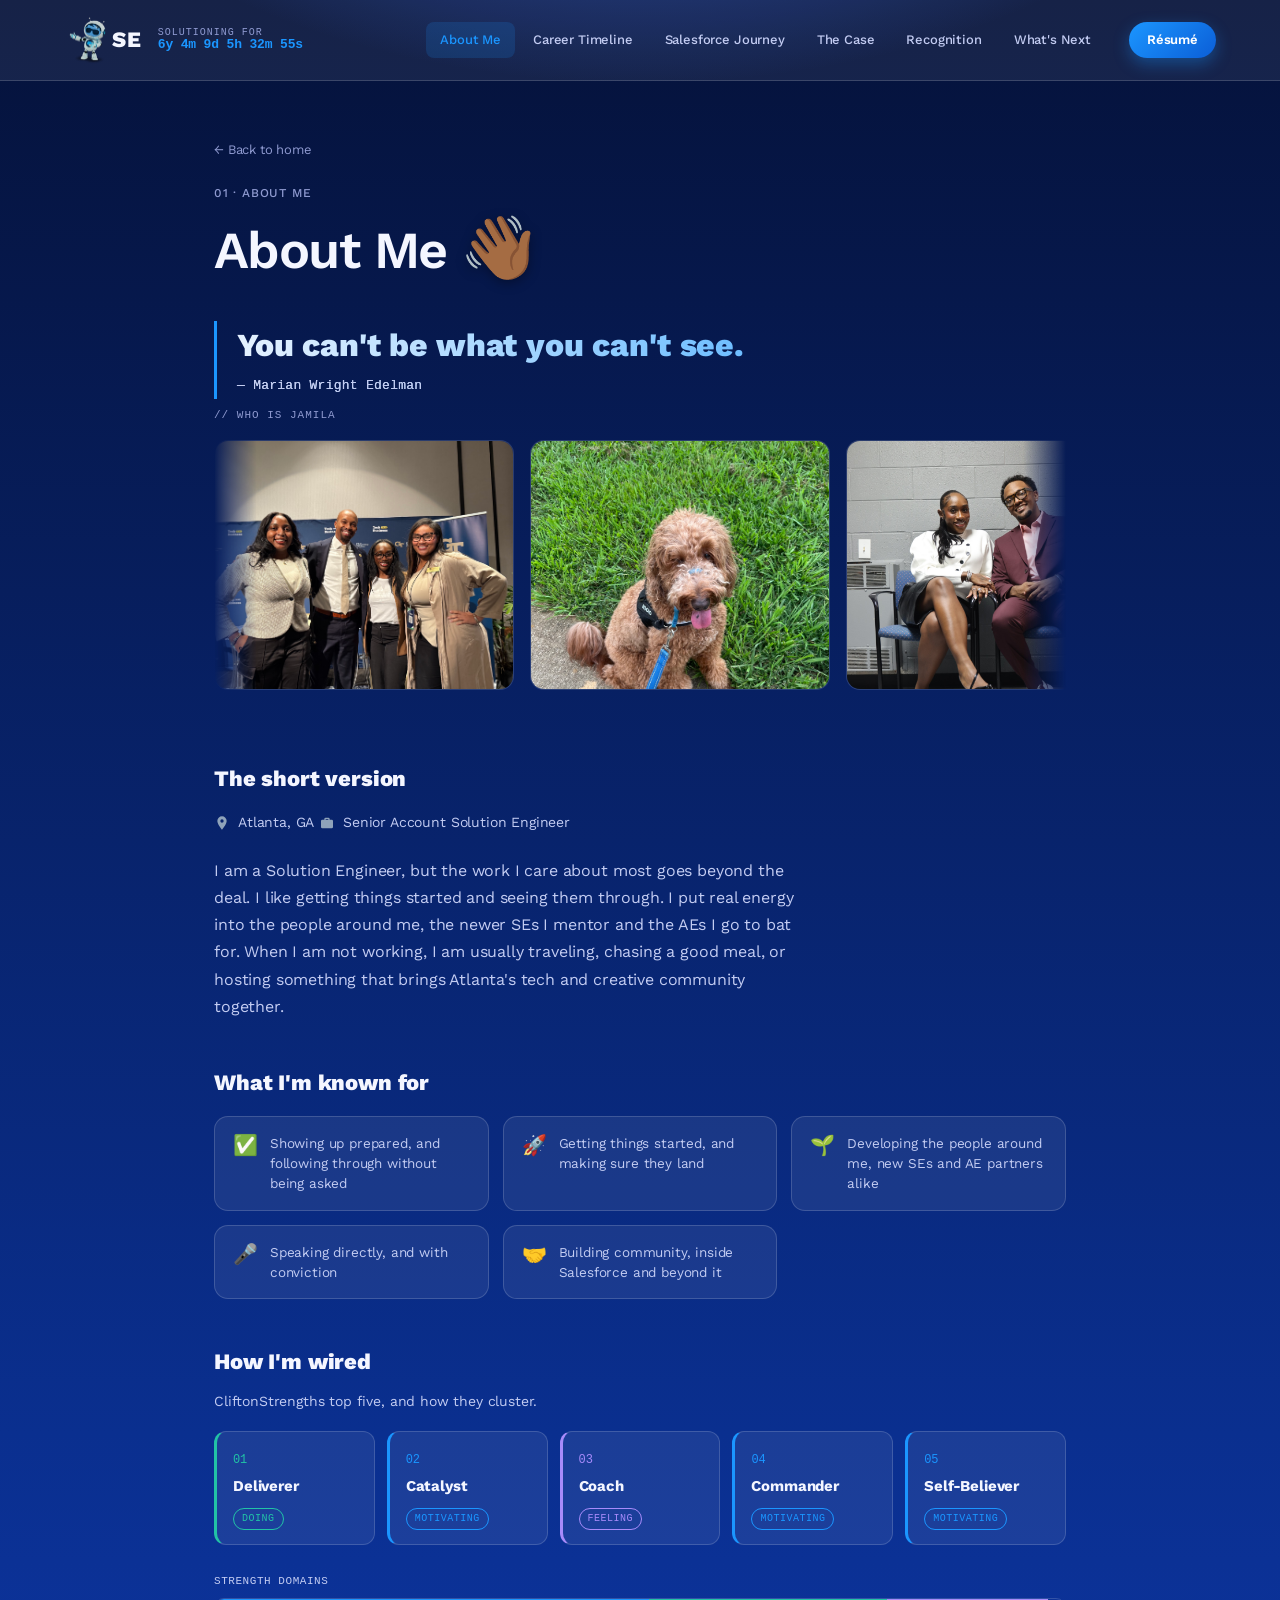
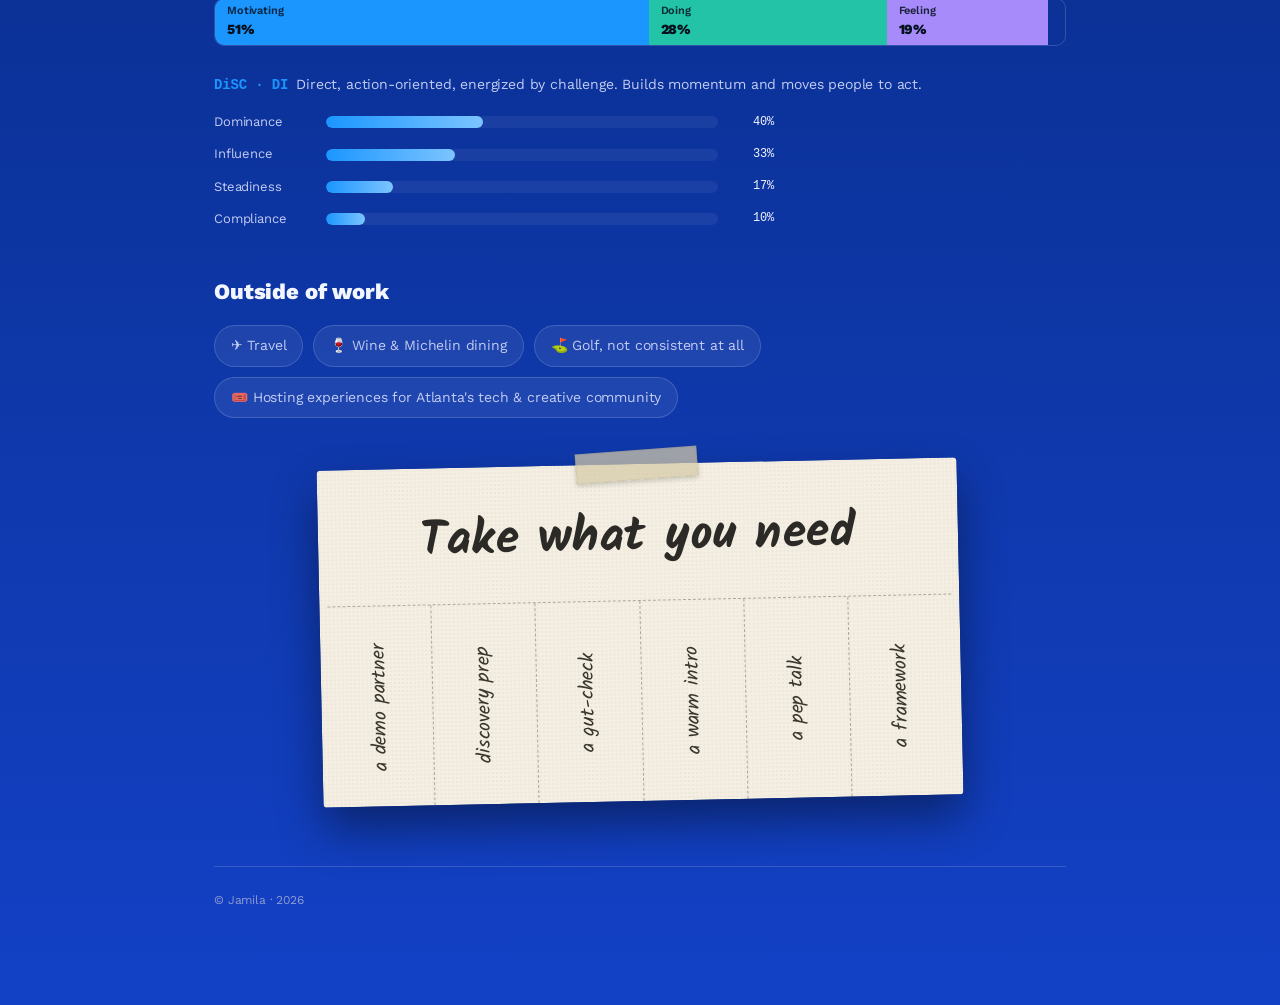
==== about.html @ 855e7ec2 "Initial commit" ====
<!DOCTYPE html>
<html lang="en">
<head>
  <meta charset="UTF-8">
  <meta name="viewport" content="width=device-width, initial-scale=1.0">
  <title>About Me · Jamila</title>

  <link rel="preconnect" href="https://rsms.me/">
  <link rel="stylesheet" href="https://rsms.me/inter/inter.css">
  <link rel="preconnect" href="https://fonts.googleapis.com">
  <link rel="preconnect" href="https://fonts.gstatic.com" crossorigin>
  <link href="https://fonts.googleapis.com/css2?family=Kalam:wght@400;700&display=swap" rel="stylesheet">
  <link rel="stylesheet" href="styles.css">
</head>
<body data-page="about">

  <div id="nav-mount" data-active="about"></div>

  <main class="main main-about">
    <a href="index.html" class="back-link">← Back to home</a>

    <header class="page-header" style="border-bottom:none; padding-bottom:0; margin-bottom:20px;">
      <div class="page-eyebrow">01 · About Me</div>
      <h1 class="page-title">About Me<span class="sec-emoji" style="animation-delay:0s">👋🏾</span></h1>
    </header>

    <blockquote class="about-mantra">You can't be what you can't see.<cite>Marian Wright Edelman</cite></blockquote>

    <!-- "Who is Jamila" photo marquee.
         Drop personal photos into the project named about-1.jpg, about-2.jpg, ... (JPG or PNG).
         Each tile stays hidden until its file exists; the row auto-scrolls and loops.
         Add or remove <figure> tiles to match how many photos you end up with. -->
    <section class="photo-strip-section about-strip">
      <div class="photo-strip-label">// WHO IS JAMILA</div>
      <div class="photo-strip">
        <div class="photo-strip-track" id="about-track"></div>
      </div>
    </section>

    <!-- THE SHORT VERSION -->
    <section class="about-block reveal">
      <h2 class="about-h2">The short version</h2>
      <div class="about-meta">
        <span class="meta-item"><svg viewBox="0 0 24 24" fill="currentColor"><path d="M12 2a7 7 0 0 0-7 7c0 5 7 13 7 13s7-8 7-13a7 7 0 0 0-7-7zm0 9.5A2.5 2.5 0 1 1 12 6.5a2.5 2.5 0 0 1 0 5z"/></svg>Atlanta, GA</span>
        <span class="meta-item"><svg viewBox="0 0 24 24" fill="currentColor"><path d="M10 4h4a2 2 0 0 1 2 2v1h3a2 2 0 0 1 2 2v9a2 2 0 0 1-2 2H5a2 2 0 0 1-2-2V9a2 2 0 0 1 2-2h3V6a2 2 0 0 1 2-2zm0 3h4V6h-4z"/></svg>Senior Account Solution Engineer</span>
      </div>
      <p class="about-lead2">I am a Solution Engineer, but the work I care about most goes beyond the deal. I like getting things started and seeing them through. I put real energy into the people around me, the newer SEs I mentor and the AEs I go to bat for. When I am not working, I am usually traveling, chasing a good meal, or hosting something that brings Atlanta's tech and creative community together.</p>
    </section>

    <!-- WHAT I'M KNOWN FOR -->
    <section class="about-block reveal">
      <h2 class="about-h2">What I'm known for</h2>
      <div class="kf-grid">
        <div class="kf-card"><span class="kf-ico">✅</span><p>Showing up prepared, and following through without being asked</p></div>
        <div class="kf-card"><span class="kf-ico">🚀</span><p>Getting things started, and making sure they land</p></div>
        <div class="kf-card"><span class="kf-ico">🌱</span><p>Developing the people around me, new SEs and AE partners alike</p></div>
        <div class="kf-card"><span class="kf-ico">🎤</span><p>Speaking directly, and with conviction</p></div>
        <div class="kf-card"><span class="kf-ico">🤝</span><p>Building community, inside Salesforce and beyond it</p></div>
      </div>
    </section>

    <!-- HOW I'M WIRED -->
    <section class="about-block reveal wired">
      <h2 class="about-h2">How I'm wired</h2>
      <p class="about-sub-line">CliftonStrengths top five, and how they cluster.</p>

      <div class="strengths">
        <div class="str dom-doing"><span class="rank">01</span><span class="sname">Deliverer</span><span class="dom">Doing</span><p class="str-desc">I finish what I start and own the follow-through.</p></div>
        <div class="str dom-motivate"><span class="rank">02</span><span class="sname">Catalyst</span><span class="dom">Motivating</span><p class="str-desc">I get things moving and build the momentum.</p></div>
        <div class="str dom-feeling"><span class="rank">03</span><span class="sname">Coach</span><span class="dom">Feeling</span><p class="str-desc">I invest in the people around me and help them grow.</p></div>
        <div class="str dom-motivate"><span class="rank">04</span><span class="sname">Commander</span><span class="dom">Motivating</span><p class="str-desc">I take charge, make the call, and say it straight.</p></div>
        <div class="str dom-motivate"><span class="rank">05</span><span class="sname">Self-Believer</span><span class="dom">Motivating</span><p class="str-desc">I trust my judgment and back myself under pressure.</p></div>
      </div>

      <div class="domain-mix">
        <div class="dm-label">Strength domains</div>
        <div class="dm-bar">
          <span class="dm-seg dom-motivate" style="--w:51%"><em>Motivating</em><b>51%</b></span>
          <span class="dm-seg dom-doing" style="--w:28%"><em>Doing</em><b>28%</b></span>
          <span class="dm-seg dom-feeling" style="--w:19%"><em>Feeling</em><b>19%</b></span>
        </div>
      </div>

      <div class="disc">
        <div class="disc-head"><span class="disc-type">DiSC · DI</span>Direct, action-oriented, energized by challenge. Builds momentum and moves people to act.</div>
        <div class="disc-meters">
          <div class="meter"><span class="m-lbl">Dominance</span><span class="m-track"><i style="--v:40%"></i></span><span class="m-val">40%</span></div>
          <div class="meter"><span class="m-lbl">Influence</span><span class="m-track"><i style="--v:33%"></i></span><span class="m-val">33%</span></div>
          <div class="meter"><span class="m-lbl">Steadiness</span><span class="m-track"><i style="--v:17%"></i></span><span class="m-val">17%</span></div>
          <div class="meter"><span class="m-lbl">Compliance</span><span class="m-track"><i style="--v:10%"></i></span><span class="m-val">10%</span></div>
        </div>
      </div>
    </section>

    <!-- OUTSIDE OF WORK -->
    <section class="about-block reveal">
      <h2 class="about-h2">Outside of work</h2>
      <div class="interests">
        <span class="chip">✈️ Travel</span>
        <span class="chip">🍷 Wine &amp; Michelin dining</span>
        <span class="chip">⛳ Golf, not consistent at all</span>
        <span class="chip">🎟️ Hosting experiences for Atlanta's tech &amp; creative community</span>
      </div>
    </section>

    <!-- TAKE WHAT YOU NEED (tear-off) -->
    <section class="about-block reveal tearoff-block">
      <div class="tearoff">
        <div class="tape" aria-hidden="true"></div>
        <div class="tearoff-title">Take what you need</div>
        <!-- Each tab opens Jamila's Slack profile (member ID U01G8M4L9NX). -->
        <div class="tearoff-tabs">
          <a class="tab" href="https://salesforce.enterprise.slack.com/team/U01G8M4L9NX" target="_blank" rel="noopener"><span class="tab-t">a demo partner</span></a>
          <a class="tab" href="https://salesforce.enterprise.slack.com/team/U01G8M4L9NX" target="_blank" rel="noopener"><span class="tab-t">discovery prep</span></a>
          <a class="tab" href="https://salesforce.enterprise.slack.com/team/U01G8M4L9NX" target="_blank" rel="noopener"><span class="tab-t">a gut-check</span></a>
          <a class="tab" href="https://salesforce.enterprise.slack.com/team/U01G8M4L9NX" target="_blank" rel="noopener"><span class="tab-t">a warm intro</span></a>
          <a class="tab" href="https://salesforce.enterprise.slack.com/team/U01G8M4L9NX" target="_blank" rel="noopener"><span class="tab-t">a pep talk</span></a>
          <a class="tab" href="https://salesforce.enterprise.slack.com/team/U01G8M4L9NX" target="_blank" rel="noopener"><span class="tab-t">a framework</span></a>
        </div>
      </div>
    </section>

    <footer class="page-footer"><span>© Jamila · 2026</span></footer>
  </main>

  <script src="nav.js"></script>
  <!-- Build the "Who is Jamila" strip from about-photos/ (portraits interleaved),
       then double it for a seamless auto-scroll loop. Reorder / trim this list to taste. -->
  <script>
    (function () {
      const PHOTOS = [
        "IMG_7042.jpeg",                                    // group · GT campus
        "IMG_0169.jpeg",                                    // dog
        "0N2A1268.JPG",                                     // couple
        "IMG_4320.jpeg",                                    // safari · giraffe
        "IMG_4491.jpg",                                     // solo · Sistas in Sales
        "87ee476d-6c65-4390-b0d3-da084c4820a8.JPG",         // group · dinner
        "IMG_2506.jpeg",                                    // dog
        "IMG_1989.jpeg",                                    // travel · ski / Olympics
        "D31B81A5-B57B-474D-91CE-996BC1744486.JPG",         // friends
        "IMG_4260.jpeg",                                    // safari · zebras
        "IMG_0023.jpg",                                     // group · pilates
        "IMG_9881.jpeg",                                    // dog
        "IMG_0851.jpg",                                     // childhood
        "Facetune_26-03-2026-13-58-17.jpeg",                // group · terrace
        "IMG_3174.jpeg",                                    // dog
        "Facetune_27-03-2026-20-32-45.jpeg",                // travel · Akagera
        "IMG_4239.jpeg",                                    // safari · impala
        "IMG_3614.jpeg",                                    // group · GT flag
        "IMG_7844.jpeg",                                    // dog
        "IMG_1924_Original.jpg",                            // couple · exhibit
        "064A4186.JPEG",                                    // fitness · boxing
        "IMG_5030.jpeg",                                    // group
        "IMG_9949.jpeg",                                    // dog
        "IMG_5886.jpeg",                                    // travel · ski
        "IMG_4322.jpeg",                                    // safari · giraffe
        "family-christmas.jpg",                             // family · holiday
        "copy_66CEC925-2694-4ED0-BFDB-2817D2AA8F89.JPEG",   // group · Scheller
        "IMG_6120.jpg",                                     // dog + person
        "Facetune_08-05-2026-16-24-00.jpeg",                // solo · Niche
        "93a68809-8ddf-49cb-90a8-fc5b43efa8ee.JPG",         // group · Rwanda
        "IMG_4349.jpeg",                                    // safari · buffalo
        "IMG_6141.jpeg",                                    // childhood
        "IMG_0806.jpeg",                                    // group · dinner
        "IMG_1753.jpeg",                                    // dog
        "IMG_2455.JPG",                                     // travel · Cabo
        "IMG_9856.jpeg",                                    // family
        "IMG_3727.jpeg"                                     // travel · Kwibuka
      ];
      const track = document.getElementById('about-track');
      if (!track) return;
      // Double the list so the -50% scroll loops seamlessly.
      PHOTOS.concat(PHOTOS).forEach(function (name) {
        const fig = document.createElement('figure');
        fig.className = 'photo-tile about-slide';
        const img = document.createElement('img');
        img.alt = '';
        img.addEventListener('load', function () { fig.classList.add('ready'); });
        img.src = 'about-photos/' + name;
        fig.appendChild(img);
        track.appendChild(fig);
      });
    })();
  </script>
  <script>
    // Reveal About sections on scroll; fill the strength/DiSC bars when "How I'm wired" enters view
    (function () {
      if (!('IntersectionObserver' in window)) return;
      document.documentElement.classList.add('js-about');
      const io = new IntersectionObserver((entries) => {
        entries.forEach(e => {
          if (!e.isIntersecting) return;
          e.target.classList.add('in');
          if (e.target.classList.contains('wired')) e.target.classList.add('animate');
          io.unobserve(e.target);
        });
      }, { rootMargin: '0px 0px -12% 0px', threshold: 0.15 });
      document.querySelectorAll('.about-block.reveal').forEach(s => io.observe(s));
    })();
  </script>
</body>
</html>
---- styles.css ----
@import url('https://fonts.googleapis.com/css2?family=Work+Sans:ital,wght@0,400;0,500;0,600;0,700;0,800;1,600;1,700;1,800&display=swap');

/* ─────────────────────────────────────────────
   Portfolio Starter · Shared Stylesheet

   👋 START HERE.
   The variables in the :root block below control
   how the ENTIRE site looks. Change them and every
   page updates. This is where Exercise 1 lives.
───────────────────────────────────────────── */

/* ═══════════════════════════════════════════════
   🎨 DESIGN TOKENS — change these to reskin the site
═══════════════════════════════════════════════ */
:root {
  /* Fonts — swap these to change the whole feel.
     Inter (loaded in the HTML) carries the big, heavy display type
     from the reference sites; the mono stack gives labels, eyebrows
     and the countdown that "// intel" terminal voice. */
  --font-display: 'Work Sans', 'Inter', system-ui, sans-serif;
  --font-body:    'Work Sans', 'Inter', system-ui, sans-serif;
  --font-mono:    ui-monospace, 'SFMono-Regular', 'JetBrains Mono', Menlo, monospace;

  /* Type scale — pushed larger so headlines read like the
     oversized PRODUCT / STORYTELLER / HEY I'M... hero type. */
  --type-display:  clamp(56px, 9vw, 128px);
  --type-headline: clamp(30px, 4.5vw, 52px);
  --type-body:     16px;
  --type-small:    13px;
  --type-label:    12px;

  /* Colors — Salesforce royal-blue gradient canvas lit from the
     top, with frosted translucent panels (Utkarsh + Akash depth,
     Salesforce hue). This is where your "vibe" lives. */
  --text-primary:   #f4f6ff;   /* main text — near-white on blue */
  --text-secondary: #c3ccf2;   /* softer text */
  --text-tertiary:  #8f9ad0;   /* eyebrows, footers, mono labels */

  /* Gradient blue background — radial glow up top over a deep-navy
     → royal-cobalt vertical wash, matching the Salesforce hero. */
  --bg-page:    radial-gradient(1200px 720px at 50% -12%, #2a5fe0 0%, rgba(42,95,224,0) 55%),
                linear-gradient(180deg, #05123a 0%, #0a2f8f 55%, #1341c6 100%);
  --bg-surface: rgba(255,255,255,0.07);   /* frosted cards & nav */
  --bg-input:   rgba(255,255,255,0.05);   /* subtle contrast */

  --border:        rgba(255,255,255,0.16);
  --border-subtle: rgba(255,255,255,0.08);

  --accent:       #1b96ff;     /* Salesforce blue — links, hover, emphasis */
  --accent-hover: rgba(27,150,255,0.16);

  /* Spacing rhythm — a touch more air, softer pill radius
     to match the rounded Salesforce buttons + nav. */
  --space-page-x: 64px;
  --space-page-y: 56px;
  --radius:       16px;
}

/* ═══════════════════════════════════════════════
   Reset & base
═══════════════════════════════════════════════ */
*, *::before, *::after { margin: 0; padding: 0; box-sizing: border-box; }

html { scroll-behavior: smooth; }

body {
  font-family: var(--font-body);
  font-size: var(--type-body);
  line-height: 1.55;
  color: var(--text-primary);
  background: var(--bg-page);
  letter-spacing: -0.01em;
  min-height: 100vh;
  animation: fadeIn 0.3s ease both;
}

@keyframes fadeIn {
  from { opacity: 0; }
  to   { opacity: 1; }
}

a { color: inherit; text-decoration: none; }

/* ═══════════════════════════════════════════════
   Top nav (injected by nav.js)
═══════════════════════════════════════════════ */
.top-nav {
  position: sticky;
  top: 0;
  z-index: 100;
  background: var(--bg-surface);
  border-bottom: 1px solid var(--border);
  backdrop-filter: blur(8px);
}

.top-nav-inner {
  display: flex;
  align-items: center;
  gap: 24px;
  padding: 0 var(--space-page-x);
  height: 56px;
}

.top-nav-logo {
  font-family: var(--font-display);
  font-size: 22px;
  font-weight: 800;
  letter-spacing: 0.04em;
  color: var(--text-primary);
}

.top-nav-tabs {
  display: flex;
  gap: 4px;
  margin-left: auto;
}

.top-nav-tab {
  padding: 8px 14px;
  border-radius: 8px;
  font-size: 13px;
  font-weight: 500;
  color: var(--text-secondary);
  transition: background 0.12s, color 0.12s;
}

.top-nav-tab:hover { color: var(--text-primary); background: var(--bg-input); }

.top-nav-tab.active { color: var(--accent); background: var(--accent-hover); }

/* ═══════════════════════════════════════════════
   Main content area
═══════════════════════════════════════════════ */
.main {
  max-width: 900px;
  margin: 0 auto;
  padding: var(--space-page-y) var(--space-page-x) 96px;
}

/* Page header */
.page-eyebrow {
  font-family: var(--font-display);
  font-size: var(--type-label);
  font-weight: 500;
  text-transform: uppercase;
  letter-spacing: 0.8px;
  color: var(--text-tertiary);
  margin-bottom: 12px;
}

.page-title {
  font-family: var(--font-display);
  font-size: var(--type-headline);
  font-weight: 600;
  letter-spacing: -0.03em;
  line-height: 1.1;
  color: var(--text-primary);
  margin-bottom: 12px;
}

.page-sub {
  font-size: 18px;
  color: var(--text-secondary);
  line-height: 1.55;
  max-width: 65ch;
}

.page-header {
  margin-bottom: 56px;
  padding-bottom: 32px;
  border-bottom: 1px solid var(--border);
}

/* Back link */
.back-link {
  display: inline-flex;
  align-items: center;
  gap: 6px;
  font-size: 13px;
  color: var(--text-tertiary);
  margin-bottom: 24px;
  transition: color 0.12s;
}
.back-link:hover { color: var(--accent); }

/* ═══════════════════════════════════════════════
   Home page — hero + link cards
═══════════════════════════════════════════════ */
.hero {
  text-align: center;
  padding: 64px 0 48px;
}

.hero-name {
  font-family: var(--font-display);
  font-size: var(--type-display);
  font-weight: 700;
  letter-spacing: -0.04em;
  line-height: 1;
  color: var(--text-primary);
  margin-bottom: 16px;
}

.hero-tagline {
  font-size: 20px;
  color: var(--text-secondary);
  max-width: 55ch;
  margin: 0 auto;
  line-height: 1.5;
}

.card-grid {
  display: grid;
  grid-template-columns: repeat(3, 1fr);
  gap: 16px;
  margin-top: 48px;
}

.link-card {
  display: flex;
  flex-direction: column;
  gap: 8px;
  padding: 24px;
  background: var(--bg-surface);
  border: 1px solid var(--border);
  border-radius: var(--radius);
  transition: transform 0.15s ease, box-shadow 0.15s ease, border-color 0.15s ease;
}

.link-card:hover {
  transform: translateY(-2px);
  border-color: var(--accent);
  box-shadow: 0 8px 20px rgba(0,0,0,0.04);
}

.link-card-num {
  font-family: var(--font-mono);
  font-size: 12px;
  color: var(--text-tertiary);
}

.link-card-title {
  font-size: 18px;
  font-weight: 600;
  color: var(--text-primary);
}

.link-card-desc {
  font-size: 14px;
  color: var(--text-secondary);
  line-height: 1.5;
}

/* ═══════════════════════════════════════════════
   Content sections (used on inner pages)
═══════════════════════════════════════════════ */
.section {
  margin-bottom: 48px;
}

.section-title {
  font-family: var(--font-display);
  font-size: 12px;
  font-weight: 500;
  text-transform: uppercase;
  letter-spacing: 0.6px;
  color: var(--text-tertiary);
  margin-bottom: 16px;
}

.prose p {
  font-size: 16px;
  line-height: 1.7;
  color: var(--text-secondary);
  margin-bottom: 16px;
  max-width: 65ch;
}

.prose p:last-child { margin-bottom: 0; }

.prose strong { color: var(--text-primary); font-weight: 600; }

.prose a { color: var(--accent); text-decoration: underline; text-underline-offset: 3px; }

/* Simple project/item cards for work page */
.item {
  padding: 24px;
  background: var(--bg-surface);
  border: 1px solid var(--border);
  border-radius: var(--radius);
  margin-bottom: 12px;
}

.item-title {
  font-size: 17px;
  font-weight: 600;
  margin-bottom: 8px;
  color: var(--text-primary);
}

.item-desc {
  font-size: 14px;
  color: var(--text-secondary);
  line-height: 1.6;
}

/* Page footer */
.page-footer {
  margin-top: 64px;
  padding-top: 24px;
  border-top: 1px solid var(--border);
  font-size: 12px;
  color: var(--text-tertiary);
}

/* ═══════════════════════════════════════════════
   Nav countdown + Résumé pill  (Utkarsh reference)
═══════════════════════════════════════════════ */
.top-nav-inner { height: 80px; }

.top-nav-logo { display: inline-flex; align-items: center; gap: 2px; }
.top-nav-mark { display: inline-flex; align-items: center; margin-right: -2px; } /* pulls SE in past the PNG's transparent padding */
.top-nav-mark svg { display: block; width: 48px; height: 48px; }
.top-nav-icon { width: 48px; height: 48px; object-fit: contain; display: block; } /* swapped-in agent image */

.nav-countdown {
  display: flex;
  flex-direction: column;
  line-height: 1.15;
  margin-left: -8px;
}
.nav-countdown-label {
  font-family: var(--font-mono);
  font-size: 10px;
  text-transform: uppercase;
  letter-spacing: 1px;
  color: var(--text-tertiary);
}
.nav-countdown-time {
  font-family: var(--font-mono);
  font-size: 13px;
  font-weight: 600;
  color: var(--accent);
  font-variant-numeric: tabular-nums;
}

.nav-resume {
  padding: 8px 18px;
  border-radius: 999px;
  background: linear-gradient(135deg, #1b96ff, #0b5ed7);
  color: #fff;
  font-size: 13px;
  font-weight: 600;
  box-shadow: 0 6px 16px rgba(27,150,255,0.35);
  transition: transform 0.12s ease, box-shadow 0.12s ease;
}
.nav-resume:hover { transform: translateY(-1px); box-shadow: 0 8px 22px rgba(27,150,255,0.5); }

/* ═══════════════════════════════════════════════
   Home sticker stage  (Akash reference)
═══════════════════════════════════════════════ */
.main-home { max-width: 1180px; padding-top: 24px; }

.sticker-stage {
  position: relative;
  min-height: 62vh;
  margin: 8px 0 72px;
  display: flex;
  align-items: center;
  justify-content: center;
}

.sticker-hint {
  position: absolute;
  top: 0; left: 0;
  font-family: var(--font-mono);
  font-size: 11px;
  letter-spacing: 1px;
  color: var(--accent);
}

.hero-shout {
  font-family: 'Inter', system-ui, sans-serif;   /* keep the original hero look */
  font-weight: 800;
  font-style: italic;
  font-size: clamp(52px, 12vw, 150px);
  letter-spacing: -0.04em;
  line-height: 1.02;
  text-align: center;
  color: var(--text-primary);
  position: relative;
  z-index: 1;
  text-shadow: 3px 3px 0 var(--accent), 6px 6px 0 rgba(0,0,0,0.35);
}
.hero-shout-name { display: block; white-space: nowrap; }

.hero-quote {
  position: absolute;
  top: 4%;
  left: 50%;
  transform: translateX(-50%);
  max-width: 360px;
  z-index: 6;
  text-align: center;
  font-family: var(--font-mono);
  font-size: 12px;
  line-height: 1.5;
  color: var(--text-secondary);
  background: var(--bg-surface);
  border: 1px solid var(--border);
  border-radius: 12px;
  padding: 14px 18px;
  backdrop-filter: blur(6px);
}
.hero-quote::after {
  content: "";
  position: absolute;
  bottom: -8px; left: 50%;
  transform: translateX(-50%);
  border: 8px solid transparent;
  border-top-color: var(--bg-surface);
  border-bottom: 0;
}

.scroll-hint {
  position: absolute;
  bottom: 0; left: 50%;
  transform: translateX(-50%);
  font-family: var(--font-mono);
  font-size: 11px;
  letter-spacing: 1px;
  color: var(--text-tertiary);
  text-align: center;
}
.scroll-hint span { display: block; margin-top: 4px; animation: bob 1.6s ease-in-out infinite; }
@keyframes bob { 0%,100% { transform: translateY(0); } 50% { transform: translateY(5px); } }

.sticker {
  position: absolute;
  z-index: 5;
  transform: rotate(var(--rot, 0deg));
  font-family: var(--font-mono);
  font-size: 12px;
  font-weight: 700;
  letter-spacing: 0.5px;
  padding: 10px 16px;
  border-radius: 8px;
  cursor: grab;
  user-select: none;
  white-space: nowrap;
  touch-action: none;
  box-shadow: 0 6px 16px rgba(0,0,0,0.3);
  transition: box-shadow 0.15s ease;
}
.sticker.dragging {
  cursor: grabbing;
  transform: rotate(0deg) scale(1.05);
  box-shadow: 0 14px 30px rgba(0,0,0,0.45);
}
.sticker-solid   { background: #ffffff; color: #0a1a3f; border: 2px solid #0a1a3f; }
.sticker-accent  { background: var(--accent); color: #04173a; border: 2px solid #ffffff; }
.sticker-outline { background: rgba(255,255,255,0.04); color: var(--text-primary); border: 2px dashed var(--border); backdrop-filter: blur(4px); }

/* Fixed, paper-clipped photo-card in the hero (yellow pop offset) */
.hero-photo {
  position: fixed;              /* stays tacked to the nav while scrolling */
  top: 116px;                   /* clip hangs onto the nav bar's bottom edge */
  right: var(--space-page-x);   /* lines up under the Résumé button at any width */
  z-index: 101;                 /* above the sticky nav so the clip shows on the bar */
  width: 252px;
  padding: 9px;
  background: #ffffff;
  border: 2px solid #0a1a3f;
  border-radius: 6px;
  transform: rotate(var(--rot, -6deg));
  box-shadow: 7px 7px 0 #ffcf33, 0 12px 26px rgba(0,0,0,0.45);
}
.hero-photo img,
.hero-photo .hero-photo-ph {
  display: block;
  width: 100%;
  height: 262px;
  border-radius: 3px;
  object-fit: cover;
  object-position: center 20%;
}
.hero-photo .hero-photo-ph {
  display: none;
  align-items: center;
  justify-content: center;
  background: linear-gradient(135deg, #1b96ff, #0b3d91);
  color: #fff;
  font-family: var(--font-mono);
  font-size: 12px;
  letter-spacing: 0.5px;
}
.hero-photo.is-empty img { display: none; }
.hero-photo.is-empty .hero-photo-ph { display: flex; }
.hero-photo-clip {
  position: absolute;
  top: -46px;
  left: 50%;
  z-index: 6;
  transform: translateX(-50%);
  filter: drop-shadow(0 3px 3px rgba(0,0,0,0.4));
}

/* ═══════════════════════════════════════════════
   Product / capability band  (Salesforce reference)
═══════════════════════════════════════════════ */
.product-band { margin: 0 0 56px; }

.product-row {
  display: grid;
  grid-template-columns: repeat(5, 1fr);
  gap: 14px;
  margin-bottom: 28px;
}
.product-card {
  background: var(--bg-surface);
  border: 1px solid var(--border);
  border-radius: var(--radius);
  padding: 20px;
  backdrop-filter: blur(6px);
  transition: transform 0.15s ease, border-color 0.15s ease;
}
.product-card:hover { transform: translateY(-3px); border-color: var(--accent); }
.product-ico  { font-size: 22px; color: var(--accent); margin-bottom: 12px; }
.product-name { font-size: 17px; font-weight: 600; margin-bottom: 6px; color: var(--text-primary); }
.product-desc { font-size: 13px; color: var(--text-secondary); line-height: 1.5; }

.product-lede {
  text-align: center;
  max-width: 62ch;
  margin: 0 auto 24px;
  font-size: 18px;
  line-height: 1.55;
  color: var(--text-secondary);
}
.product-lede strong { color: var(--text-primary); font-weight: 600; }

.product-cta { display: flex; gap: 12px; justify-content: center; }
.btn-primary {
  padding: 12px 22px;
  border-radius: 999px;
  background: linear-gradient(135deg, #1b96ff, #0b5ed7);
  color: #fff;
  font-weight: 600;
  font-size: 14px;
  box-shadow: 0 6px 16px rgba(27,150,255,0.3);
  transition: transform 0.12s ease, box-shadow 0.12s ease;
}
.btn-primary:hover { transform: translateY(-1px); box-shadow: 0 8px 22px rgba(27,150,255,0.45); }
.btn-ghost {
  padding: 12px 22px;
  border-radius: 999px;
  background: var(--bg-surface);
  border: 1px solid var(--border);
  color: var(--text-primary);
  font-weight: 600;
  font-size: 14px;
  transition: border-color 0.12s ease, color 0.12s ease;
}
.btn-ghost:hover { border-color: var(--accent); color: var(--accent); }

/* ═══════════════════════════════════════════════
   Photo carousel  (Salesforce reference)
═══════════════════════════════════════════════ */
.carousel { position: relative; display: flex; align-items: center; gap: 12px; margin-bottom: 48px; }

.carousel-track {
  display: flex;
  gap: 16px;
  overflow-x: auto;
  scroll-snap-type: x mandatory;
  padding: 4px;
  scrollbar-width: none;
}
.carousel-track::-webkit-scrollbar { display: none; }

.slide {
  flex: 0 0 300px;
  height: 210px;
  border-radius: var(--radius);
  scroll-snap-align: start;
  display: flex;
  align-items: flex-end;
  padding: 14px;
  border: 1px solid var(--border-subtle);
}
.slide figcaption {
  font-family: var(--font-mono);
  font-size: 12px;
  color: #fff;
  background: rgba(0,0,0,0.35);
  padding: 4px 9px;
  border-radius: 6px;
}
.slide-a { background: linear-gradient(135deg, #1b96ff, #0b3d91); }
.slide-b { background: linear-gradient(135deg, #5b3df0, #0a2f8f); }
.slide-c { background: linear-gradient(135deg, #0ea5e9, #1341c6); }

.carousel-btn {
  flex: 0 0 auto;
  width: 40px; height: 40px;
  border-radius: 999px;
  background: var(--bg-surface);
  border: 1px solid var(--border);
  color: var(--text-primary);
  font-size: 20px;
  cursor: pointer;
  display: grid;
  place-items: center;
  transition: border-color 0.12s ease, color 0.12s ease;
}
.carousel-btn:hover { border-color: var(--accent); color: var(--accent); }

/* ═══════════════════════════════════════════════
   Home work-photos marquee (auto-scrolling)
═══════════════════════════════════════════════ */
.photo-strip-section { margin: 8px 0 72px; }
.photo-strip-label {
  font-family: var(--font-mono);
  font-size: 11px;
  letter-spacing: 1px;
  color: var(--text-tertiary);
  margin-bottom: 16px;
}
.photo-strip {
  position: relative;
  overflow: hidden;
  /* fade the left/right edges so photos glide in and out */
  -webkit-mask-image: linear-gradient(90deg, transparent, #000 5%, #000 95%, transparent);
          mask-image: linear-gradient(90deg, transparent, #000 5%, #000 95%, transparent);
}
.photo-strip-track {
  display: flex;
  width: max-content;
  animation: photoScroll 48s linear infinite;
}
.photo-strip:hover .photo-strip-track { animation-play-state: paused; }
@keyframes photoScroll {
  from { transform: translateX(0); }
  to   { transform: translateX(-50%); }   /* one full copy; track is duplicated in JS */
}
@media (prefers-reduced-motion: reduce) {
  .photo-strip-track { animation: none; }
}
.photo-tile {
  flex: 0 0 auto;
  width: 300px;
  height: 200px;
  margin-right: 16px;              /* trailing gap owned by the tile → seamless loop */
  border-radius: 14px;
  overflow: hidden;
  position: relative;
  border: 1px solid var(--border-subtle);
  background: var(--bg-surface);
}
.photo-tile img { width: 100%; height: 100%; object-fit: cover; display: block; }
.photo-tile figcaption {
  position: absolute;
  left: 10px; bottom: 10px;
  font-family: var(--font-mono);
  font-size: 11px;
  color: #fff;
  background: rgba(0,0,0,0.4);
  padding: 4px 8px;
  border-radius: 6px;
}
.photo-tile.ph-a { background: linear-gradient(135deg, #1b96ff, #0b3d91); }
.photo-tile.ph-b { background: linear-gradient(135deg, #5b3df0, #0a2f8f); }
.photo-tile.ph-c { background: linear-gradient(135deg, #0ea5e9, #1341c6); }

/* ═══════════════════════════════════════════════
   Career Timeline — mountain climb
═══════════════════════════════════════════════ */
.main-climb { max-width: 1160px; }

.climb {
  position: relative;
  margin: 8px 0 48px;
  aspect-ratio: 1200 / 560;      /* keeps the overlay %s aligned to the SVG */
  border-radius: 16px;
  overflow: hidden;
  box-shadow: 0 14px 40px rgba(0,0,0,0.35);
}
.climb-range { width: 100%; height: 100%; display: block; }

/* Company logos floating on poles above each peak */
.climb-logo {
  position: absolute;
  transform: translate(-50%, -50%);   /* width set inline per logo (% of panel) */
  filter: drop-shadow(0 3px 7px rgba(0,0,0,0.22));
  pointer-events: none;
  z-index: 3;
}

/* Peak hover targets — reveal the role only on hover */
.climb-peak {
  position: absolute;
  transform: translate(-50%, -50%);
  width: 150px; height: 130px;
  z-index: 4;
}
.climb-role {
  position: absolute;
  top: 60%; left: 50%;
  transform: translate(-50%, 8px);
  white-space: nowrap;
  background: #ffffff;
  color: #0a1a3f;
  border-radius: 10px;
  padding: 7px 13px;
  font-family: var(--font-display);
  font-weight: 700;
  font-size: 13px;
  text-align: center;
  box-shadow: 0 6px 18px rgba(0,0,0,0.28);
  opacity: 0;
  pointer-events: none;
  transition: opacity 0.15s ease, transform 0.15s ease;
}
.climb-role em {
  display: block;
  font-style: normal;
  font-family: var(--font-mono);
  font-weight: 500;
  font-size: 10px;
  color: #5b6472;
}
.climb-peak:hover .climb-role { opacity: 1; transform: translate(-50%, 0); }

/* Interactive climbing trail + peak nodes */
.trail-glow { stroke-dasharray: 4000; stroke-dashoffset: 4000; transition: stroke-dashoffset 0.08s linear; }
.climb-node { fill: #ffffff; stroke: #1b96ff; stroke-width: 3; transition: r 0.15s ease; }
.climb-node.lit { r: 8; filter: drop-shadow(0 0 6px #3ea0ff); }

/* MBA — overhead sun (concurrent, not a peak) */
.climb-school {
  position: absolute;
  right: 2.5%; top: 3%;
  display: flex;
  flex-direction: column;
  align-items: flex-end;
  text-align: right;
  gap: 6px;
  z-index: 10;          /* sits above every other climb element */
}
.climb-sun {
  width: 56px; height: 56px;
  border-radius: 50%;
  display: grid; place-items: center;
  font-size: 26px;
  background: radial-gradient(circle at 50% 40%, #ffe07a, #ffb020);
  box-shadow: 0 0 26px 7px rgba(255,197,60,0.55);
  flex: 0 0 auto;
}
.climb-school-label { line-height: 1.25; }
.climb-school-label strong { display: block; font-size: 14px; color: #0a1a3f; }
.climb-school-label span { display: block; font-size: 11px; font-family: var(--font-mono); color: #5b6472; }

/* Stacked list — mobile fallback for the climb (hidden on desktop) */
.climb-list { display: none; list-style: none; margin: 8px 0 40px; }
.climb-list li {
  display: flex;
  align-items: center;
  gap: 14px;
  padding: 12px 0;
  border-bottom: 1px solid var(--border-subtle);
}
.climb-list li:last-child { border-bottom: 0; }
.climb-list-badge {
  width: 46px; height: 46px;
  border-radius: 50%;
  background: #ffffff;
  border: 2px solid #0a1a3f;
  display: grid; place-items: center;
  flex: 0 0 auto;
  overflow: hidden;
  font-size: 22px;
}
.climb-list-badge img { width: 100%; height: 100%; object-fit: contain; padding: 7px; }
.climb-list-badge svg { display: block; }
.climb-list-txt { font-family: var(--font-display); font-weight: 800; font-size: 12px; color: #0a1a3f; }
.climb-list li strong { display: block; font-size: 15px; color: var(--text-primary); }
.climb-list li span { font-size: 12px; font-family: var(--font-mono); color: var(--text-secondary); }
.climb-list .is-summit .climb-list-badge { border-color: #ffcf33; box-shadow: 0 0 0 3px rgba(255,207,51,0.25); }
.climb-list .is-school .climb-list-badge {
  background: radial-gradient(circle at 50% 40%, #ffe07a, #ffb020);
  border: none;
  box-shadow: 0 0 18px 3px rgba(255,197,60,0.4);
}

/* ═══════════════════════════════════════════════
   Salesforce Journey — orbit / constellation
═══════════════════════════════════════════════ */
.main-journey { max-width: 1160px; }
.journey {
  display: grid;
  grid-template-columns: 280px 1fr;
  gap: 44px;
  align-items: center;
  margin: 8px 0 56px;
}
.journey-mission {
  background: linear-gradient(135deg, #0b2f8f, #10163a);
  border: 1px solid var(--border);
  border-radius: 14px;
  padding: 16px 18px;
  font-size: 15px;
  line-height: 1.5;
  color: var(--text-primary);
  margin-bottom: 24px;
}
.value { margin-bottom: 16px; }
.value h4 { font-size: 14px; font-weight: 700; color: var(--text-primary); margin-bottom: 4px; }
.value p { font-size: 12.5px; color: var(--text-secondary); line-height: 1.5; }

.orbit {
  position: relative;
  aspect-ratio: 1 / 1;
  max-width: 580px;
  width: 100%;
  margin: 0 auto;
}
.orbit-ring {
  position: absolute; inset: 12%;
  border: 1px dashed var(--border);
  border-radius: 50%;
}
.orbit-ring::after {
  content: ""; position: absolute; inset: 15%;
  border: 1px solid var(--border-subtle);
  border-radius: 50%;
}
.orbit-dot {
  position: absolute;
  width: 11px; height: 11px;
  border-radius: 50%;
  background: var(--accent);
  box-shadow: 0 0 0 4px rgba(27,150,255,0.18);
  transform: translate(-50%, -50%);
  z-index: 1;
}
.orbit-cat {
  position: absolute;
  font-family: var(--font-display);
  font-weight: 800;
  font-size: clamp(13px, 1.7vw, 20px);
  letter-spacing: 1px;
  text-transform: uppercase;
  color: rgba(255,255,255,0.13);
  pointer-events: none;
}
.orbit-cat.tl { left: 0;  top: 3%; }
.orbit-cat.tr { right: 0; top: 3%; }
.orbit-cat.bl { left: 0;  bottom: 3%; }
.orbit-cat.br { right: 0; bottom: 3%; }

.orbit-photo {
  position: absolute; left: 50%; top: 50%;
  transform: translate(-50%, -50%);
  width: 33%; aspect-ratio: 1 / 1;
  border-radius: 50%;
  object-fit: cover;
  border: 3px solid rgba(255,255,255,0.18);
  box-shadow: 0 0 0 8px rgba(27,150,255,0.10), 0 12px 30px rgba(0,0,0,0.45);
  z-index: 2;
}
.orbit-center-label {
  position: absolute; left: 50%; top: 70%;
  transform: translate(-50%, -50%);
  z-index: 3;
  background: var(--accent);
  color: #04173a;
  font-family: var(--font-display);
  font-weight: 700;
  font-size: 12px;
  letter-spacing: 0.5px;
  padding: 5px 13px;
  border-radius: 999px;
  white-space: nowrap;
}
.orbit-node {
  position: absolute;
  transform: translate(-50%, -50%);
  background: var(--bg-surface);
  border: 1px solid var(--border);
  border-radius: 11px;
  padding: 5px 10px;
  text-align: center;
  line-height: 1.2;
  white-space: nowrap;
  backdrop-filter: blur(6px);
  box-shadow: 0 4px 12px rgba(0,0,0,0.3);
  z-index: 2;
}
.orbit-node strong {
  display: block;
  font-family: var(--font-display);
  font-weight: 700;
  font-size: 11.5px;
  color: var(--text-primary);
}
.orbit-node .sub {
  display: block;
  font-family: var(--font-mono);
  font-size: 9px;
  color: var(--text-tertiary);
  margin-top: 1px;
}
/* Anchor each label outward from its dot so the dot stays visible */
.orbit-node.t  { transform: translate(-50%, calc(-100% - 9px)); }
.orbit-node.b  { transform: translate(-50%, 9px); }
.orbit-node.l  { transform: translate(calc(-100% - 9px), -50%); }
.orbit-node.r  { transform: translate(9px, -50%); }
.orbit-node.tl { transform: translate(calc(-100% - 4px), calc(-100% - 4px)); }
.orbit-node.tr { transform: translate(4px, calc(-100% - 4px)); }
.orbit-node.bl { transform: translate(calc(-100% - 4px), 4px); }
.orbit-node.br { transform: translate(4px, 4px); }
.orbit-node.is-anchor {
  border-color: var(--accent);
  box-shadow: 0 0 0 3px rgba(27,150,255,0.18), 0 4px 12px rgba(0,0,0,0.35);
}

@media (max-width: 860px) {
  .journey { grid-template-columns: 1fr; gap: 28px; }
  .orbit { max-width: 460px; }
}

/* ═══════════════════════════════════════════════
   The Case — multi-section scroll page
═══════════════════════════════════════════════ */
.main-case { max-width: 1000px; }

.case-subnav {
  position: sticky;
  top: 80px;                       /* parks just under the main nav */
  z-index: 90;
  display: flex;
  flex-wrap: wrap;
  gap: 8px;
  padding: 12px 0;
  margin-bottom: 8px;
  background: rgba(7,10,26,0.75);
  backdrop-filter: blur(8px);
  border-bottom: 1px solid var(--border-subtle);
}
.case-chip {
  font-family: var(--font-mono);
  font-size: 12px;
  color: var(--text-secondary);
  padding: 7px 14px;
  border-radius: 999px;
  border: 1px solid var(--border);
  background: var(--bg-surface);
  transition: color .12s, background .12s, border-color .12s;
}
.case-chip:hover { color: var(--text-primary); border-color: var(--accent); }
.case-chip.active { color: #04173a; background: var(--accent); border-color: var(--accent); }

.case-section { scroll-margin-top: 150px; padding: 44px 0; border-top: 1px solid var(--border-subtle); }
.case-section:first-of-type { border-top: 0; padding-top: 24px; }
.sec-label {
  font-family: var(--font-mono); font-size: 12px; letter-spacing: 1px;
  text-transform: uppercase; color: var(--accent); margin-bottom: 12px;
}
.case-section h2 {
  font-family: var(--font-display); font-weight: 800; letter-spacing: -0.02em;
  font-size: clamp(26px, 3.5vw, 40px); color: var(--text-primary); margin-bottom: 22px;
}

.case-thesis { font-size: 20px; line-height: 1.55; color: var(--text-secondary); max-width: 62ch; }
.case-thesis strong { color: var(--text-primary); }
.case-quote {
  margin-top: 26px;
  font-family: var(--font-display); font-weight: 700; font-style: italic;
  font-size: clamp(20px, 2.6vw, 30px); line-height: 1.3; color: var(--text-primary);
  border-left: 3px solid var(--accent); padding-left: 18px; max-width: 24ch;
}
.case-quote cite {
  display: block;
  margin-top: 8px;
  font-family: var(--font-mono);
  font-style: normal;
  font-weight: 500;
  font-size: 13px;
  color: var(--text-tertiary);
}

.metric-row { display: grid; grid-template-columns: repeat(4, 1fr); gap: 14px; margin-bottom: 28px; }
.metric-card { background: var(--bg-surface); border: 1px solid var(--border); border-radius: var(--radius); padding: 20px; }
.metric-card .num { font-family: var(--font-display); font-weight: 800; font-size: clamp(20px, 2.2vw, 30px); line-height: 1; color: var(--accent); font-variant-numeric: tabular-nums; }
.metric-card .lbl { font-family: var(--font-mono); font-size: 12px; color: var(--text-secondary); margin-top: 8px; }

.deal-list { list-style: none; display: grid; gap: 8px; margin-bottom: 28px; }
.deal-list li { display: flex; justify-content: space-between; gap: 12px; background: var(--bg-surface); border: 1px solid var(--border); border-radius: 10px; padding: 12px 16px; font-size: 14px; color: var(--text-secondary); }
.deal-list .val { color: var(--accent); font-family: var(--font-mono); white-space: nowrap; }

.logo-wall { display: grid; grid-template-columns: repeat(6, 1fr); gap: 12px; }
.logo-wall .logo-ph { aspect-ratio: 3 / 2; border: 1px dashed var(--border); border-radius: 10px; display: grid; place-items: center; text-align: center; padding: 8px; font-family: var(--font-mono); font-size: 11px; line-height: 1.25; color: var(--text-secondary); background: var(--bg-input); overflow: hidden; }
.logo-wall .logo-ph img { display: none; max-width: 100%; max-height: 100%; object-fit: contain; }  /* auto-shows when the file exists */
.logo-wall .logo-ph .name { display: block; }
.logo-more { margin-top: 12px; font-family: var(--font-mono); font-size: 12px; color: var(--text-tertiary); }

/* metric groups (one card per stat, grouped by FY) */
.metric-group { margin-bottom: 22px; }
.metric-group-head { display: flex; align-items: baseline; flex-wrap: wrap; gap: 10px; margin-bottom: 10px; }
.metric-group-head .fy { font-family: var(--font-display); font-weight: 700; font-size: 15px; color: var(--text-primary); }
.metric-group-head .ramp { font-family: var(--font-mono); font-size: 11px; color: var(--text-tertiary); }
.metric-cards { display: grid; grid-template-columns: repeat(3, 1fr); gap: 14px; }
.metric-group.total .metric-card { border-color: rgba(27,150,255,0.5); background: rgba(27,150,255,0.08); }

/* subsection heading */
.case-subhead { font-family: var(--font-display); font-weight: 700; font-size: 16px; color: var(--text-primary); margin: 30px 0 12px; }

/* deal planks */
.deal-planks { display: grid; gap: 12px; }
.deal-plank { background: var(--bg-surface); border: 1px solid var(--border); border-radius: 12px; padding: 15px 18px; display: grid; gap: 9px; }
.deal-plank .top { display: flex; justify-content: space-between; align-items: baseline; gap: 12px; }
.deal-plank .acct { font-family: var(--font-display); font-weight: 700; font-size: 16px; color: var(--text-primary); }
.deal-plank .acv { font-family: var(--font-mono); font-size: 15px; color: var(--accent); white-space: nowrap; }
.deal-plank .desc { font-size: 14px; color: var(--text-secondary); line-height: 1.45; }
.deal-plank .tags { display: flex; flex-wrap: wrap; gap: 6px; align-items: center; }
.deal-plank .tag { font-family: var(--font-mono); font-size: 10px; text-transform: uppercase; letter-spacing: .5px; color: var(--text-secondary); background: var(--bg-input); border: 1px solid var(--border-subtle); border-radius: 999px; padding: 3px 9px; }
.deal-plank .flag { font-family: var(--font-mono); font-size: 10px; text-transform: uppercase; letter-spacing: .5px; font-weight: 700; color: #04173a; background: var(--accent); border-radius: 999px; padding: 3px 9px; }
.deal-plank .deal-callout { font-family: var(--font-mono); font-size: 11px; line-height: 1.4; color: var(--accent); border-top: 1px solid var(--border-subtle); padding-top: 8px; }

.lead-cols { display: grid; grid-template-columns: repeat(3, 1fr); gap: 22px; margin-bottom: 22px; }
.lead-col h4 { font-size: 14px; font-weight: 700; color: var(--text-primary); margin-bottom: 10px; }
.lead-col ul { list-style: none; display: grid; gap: 9px; }
.lead-col li { font-size: 13px; line-height: 1.45; color: var(--text-secondary); padding-left: 15px; position: relative; }
.lead-col li::before { content: "▸"; position: absolute; left: 0; color: var(--accent); }
.lead-photos { display: grid; grid-template-columns: repeat(3, 1fr); gap: 12px; }
.lead-photos .ph { aspect-ratio: 4 / 3; border-radius: 10px; background: linear-gradient(135deg, #1b96ff, #0b3d91); display: grid; place-items: end start; padding: 10px; font-family: var(--font-mono); font-size: 11px; color: #fff; }
.lead-photos .ph-real { aspect-ratio: 4 / 3; border-radius: 10px; overflow: hidden; border: 1px solid var(--border-subtle); }
.lead-photos .ph-real img { width: 100%; height: 100%; object-fit: cover; display: block; }
/* Swap tile: hold a placeholder until the image file exists, then show it */
.lead-photos .ph-swap img { display: none; }
.lead-photos .ph-wait {
  width: 100%; height: 100%;
  display: grid; place-items: center; gap: 4px;
  padding: 16px; text-align: center;
  font-family: var(--font-mono); font-size: 12px; line-height: 1.5;
  color: var(--text-secondary);
  background: linear-gradient(160deg, #0e2a4d, #0a1c33);
}
.lead-photos .ph-wait span { font-size: 10px; color: var(--accent); }

/* Bouncy sticker icon next to each section title */
.sec-emoji {
  display: inline-block;
  font-size: 1.15em;
  margin-left: 14px;
  transform-origin: center bottom;
  animation: sec-bob 2.6s ease-in-out infinite;
  filter: drop-shadow(0 3px 6px rgba(0,0,0,0.35));
  cursor: default;
}
.sec-emoji:hover { animation: sec-pop 0.55s ease; }
@keyframes sec-bob {
  0%, 100% { transform: translateY(0) rotate(-3deg); }
  50%      { transform: translateY(-6px) rotate(3deg); }
}
@keyframes sec-pop {
  0%   { transform: scale(1) rotate(0); }
  40%  { transform: scale(1.35) rotate(9deg); }
  100% { transform: scale(1) rotate(0); }
}
@media (prefers-reduced-motion: reduce) {
  .sec-emoji { animation: none; }
}

/* Assets Created: a stylized preview of the real AE/SE Resources Hub canvas */
.lead-photos .ph-canvas { background: linear-gradient(160deg, #0e2a4d, #0a1c33); }
.canvas-card { width: 100%; height: 100%; display: flex; flex-direction: column; text-align: left; }
.canvas-card .cc-bar { display: flex; align-items: center; gap: 5px; padding: 7px 10px; background: rgba(255,255,255,0.05); border-bottom: 1px solid var(--border-subtle); flex: 0 0 auto; }
.canvas-card .cc-bar i { width: 7px; height: 7px; border-radius: 50%; background: rgba(255,255,255,0.28); }
.canvas-card .cc-bar span { margin-left: 6px; font-family: var(--font-mono); font-size: 9px; letter-spacing: 0.05em; text-transform: uppercase; color: var(--text-secondary); }
.canvas-card .cc-body { padding: 9px 12px; display: flex; flex-direction: column; gap: 2px; overflow: hidden; }
.canvas-card .cc-title { font-family: var(--font-display); font-weight: 800; font-size: 13px; line-height: 1.2; color: var(--text-primary); }
.canvas-card .cc-meta { font-size: 9.5px; color: var(--text-muted, #8fa3ba); margin-bottom: 5px; }
.canvas-card ul { list-style: none; display: grid; gap: 3px; margin: 0; padding: 0; }
.canvas-card li { font-size: 10.5px; line-height: 1.3; color: var(--text-secondary); padding-left: 11px; position: relative; white-space: nowrap; overflow: hidden; text-overflow: ellipsis; }
.canvas-card li::before { content: ""; position: absolute; left: 0; top: 5px; width: 5px; height: 5px; border-radius: 1px; background: var(--accent); }

.plan-table { width: 100%; border-collapse: separate; border-spacing: 0; border: 1px solid var(--border); border-radius: 12px; overflow: hidden; }
.plan-table th, .plan-table td { padding: 14px 16px; text-align: left; vertical-align: top; font-size: 13px; border-bottom: 1px solid var(--border-subtle); border-right: 1px solid var(--border-subtle); }
.plan-table th { background: var(--bg-input); color: var(--text-primary); font-family: var(--font-display); font-weight: 700; }
.plan-table td { color: var(--text-secondary); line-height: 1.5; }
.plan-table .rowhead { font-weight: 700; color: var(--text-primary); background: rgba(255,255,255,0.03); }
.plan-table tr:last-child td { border-bottom: 0; }
.plan-table th:last-child, .plan-table td:last-child { border-right: 0; }

/* 30/60/90 phase columns (Victoria-style: header + solid icon + bullets) */
.plan-phases { display: grid; grid-template-columns: repeat(3, 1fr); border: 1px solid var(--border); border-radius: 12px; overflow: hidden; }
.plan-phase { padding: 22px 20px; border-right: 1px solid var(--border-subtle); }
.plan-phase:last-child { border-right: 0; }
.plan-day { font-family: var(--font-mono); font-size: 11px; letter-spacing: 0.08em; text-transform: uppercase; color: var(--accent); }
.plan-name { font-family: var(--font-display); font-weight: 800; font-size: 20px; line-height: 1.1; color: var(--text-primary); margin-top: 3px; }
.plan-icon { margin: 15px 0 17px; }
.plan-icon svg { width: 34px; height: 34px; color: var(--accent); display: block; }
.plan-phase ul { list-style: none; display: grid; gap: 11px; margin: 0; padding: 0; }
.plan-phase li { font-size: 13px; line-height: 1.5; color: var(--text-secondary); padding-left: 16px; position: relative; }
.plan-phase li::before { content: ""; position: absolute; left: 0; top: 7px; width: 6px; height: 6px; border-radius: 50%; background: var(--accent); }

/* Recognition: masonry wall of shoutout screenshots */
.main-recognition { max-width: 1080px; }
.shout-intro { color: var(--text-secondary); font-size: 15px; line-height: 1.6; max-width: 60ch; margin-bottom: 26px; }
.shout-wall { column-count: 3; column-gap: 16px; }
.shout-card {
  break-inside: avoid;
  margin: 0 0 16px;
  background: var(--bg-surface);
  border: 1px solid var(--border);
  border-radius: 14px;
  padding: 20px 22px;
  box-shadow: 0 8px 22px rgba(0,0,0,0.18);
}
.shout-tag { font-family: var(--font-mono); font-size: 11px; letter-spacing: 0.04em; text-transform: uppercase; color: var(--accent); margin-bottom: 10px; }
.shout-card blockquote { margin: 0 0 12px; font-size: 15px; line-height: 1.55; color: var(--text-primary); }
.shout-foot { display: flex; align-items: center; justify-content: space-between; gap: 10px; margin-top: 4px; }
.shout-card cite { font-style: normal; font-family: var(--font-mono); font-size: 12px; color: var(--text-secondary); }
.shout-card cite::before { content: "— "; }
.shout-src { font-family: var(--font-mono); font-size: 11px; color: var(--accent); text-decoration: none; white-space: nowrap; opacity: 0.85; }
.shout-src:hover { opacity: 1; text-decoration: underline; }
@media (max-width: 900px) { .shout-wall { column-count: 2; } }
@media (max-width: 560px) { .shout-wall { column-count: 1; } }

/* Spheres of Influence: concentric rings + detail cards */
.main-spheres { max-width: 1080px; }
.spheres-intro { color: var(--text-secondary); font-size: 15px; line-height: 1.6; max-width: 60ch; margin-bottom: 28px; }
.spheres-stage { position: relative; width: 100%; max-width: 460px; aspect-ratio: 1; margin: 0 auto 40px; }
.spheres-stage .ring {
  position: absolute; top: 50%; left: 50%; transform: translate(-50%, -50%);
  border-radius: 50%; border: 1px solid rgba(27,150,255,0.35);
}
.spheres-stage .ring.r4 { width: 100%; height: 100%; background: rgba(27,150,255,0.04); }
.spheres-stage .ring.r3 { width: 78%;  height: 78%;  background: rgba(27,150,255,0.07); }
.spheres-stage .ring.r2 { width: 56%;  height: 56%;  background: rgba(27,150,255,0.10); }
.spheres-stage .ring.r1 { width: 34%;  height: 34%;  background: rgba(27,150,255,0.15); }
.spheres-stage .ring-label {
  position: absolute; top: -9px; left: 50%; transform: translateX(-50%);
  font-family: var(--font-mono); font-size: 11px; letter-spacing: 0.04em;
  color: var(--accent); white-space: nowrap;
  background: var(--bg-page, #0a1c33); padding: 0 8px;
}
.spheres-stage .sphere-core {
  position: absolute; top: 50%; left: 50%; transform: translate(-50%, -50%);
  width: 18%; height: 18%; border-radius: 50%; overflow: hidden;
  border: 2px solid var(--accent); box-shadow: 0 0 0 4px rgba(27,150,255,0.18);
}
.spheres-stage .sphere-core img { width: 100%; height: 100%; object-fit: cover; display: block; }

.sphere-cols { display: grid; grid-template-columns: repeat(4, 1fr); gap: 16px; }
.sphere-card { background: var(--bg-surface); border: 1px solid var(--border); border-radius: 14px; padding: 18px 18px 20px; }
.sphere-card h4 { display: flex; align-items: center; gap: 8px; font-size: 14px; font-weight: 700; color: var(--text-primary); margin-bottom: 12px; }
.sphere-dot { width: 10px; height: 10px; border-radius: 50%; flex: 0 0 auto; }
.sphere-dot.d1 { background: rgba(27,150,255,0.85); }
.sphere-dot.d2 { background: rgba(27,150,255,0.65); }
.sphere-dot.d3 { background: rgba(27,150,255,0.45); }
.sphere-dot.d4 { background: rgba(27,150,255,0.30); }
.sphere-card ul { list-style: none; display: grid; gap: 9px; margin: 0; padding: 0; }
.sphere-card li { font-size: 13px; line-height: 1.5; color: var(--text-secondary); padding-left: 15px; position: relative; }
.sphere-card li::before { content: "▸"; position: absolute; left: 0; color: var(--accent); }
@media (max-width: 900px) { .sphere-cols { grid-template-columns: 1fr 1fr; } }
@media (max-width: 520px) { .sphere-cols { grid-template-columns: 1fr; } }

/* Résumé page */
.main-resume { max-width: 900px; }
.resume-role { font-family: var(--font-mono); font-size: 14px; letter-spacing: 0.02em; color: var(--accent); margin-top: 5px; }
.resume-meta { display: flex; flex-wrap: wrap; gap: 8px 24px; margin: 16px 0 12px; }
.meta-item { display: inline-flex; align-items: center; gap: 8px; font-size: 14px; color: var(--text-secondary); }
.meta-item svg { width: 16px; height: 16px; color: var(--text-muted, #8fa3ba); flex: 0 0 auto; }
.resume-pills { display: flex; flex-wrap: wrap; gap: 8px; }
.pill { padding: 6px 14px; border-radius: 999px; border: 1px solid var(--border); background: var(--bg-surface); font-size: 12.5px; line-height: 1.2; color: var(--text-secondary); }
.pill.cert { border-color: rgba(27,150,255,0.5); background: rgba(27,150,255,0.08); color: var(--text-primary); }
.resume-actions { display: flex; gap: 12px; margin: 18px 0 12px; flex-wrap: wrap; }
.resume-btn { font-family: var(--font-mono); font-size: 13px; font-weight: 600; padding: 10px 18px; border-radius: 999px; text-decoration: none; background: var(--accent); color: #04121f; border: 1px solid var(--accent); }
.resume-btn:hover { filter: brightness(1.08); }
.resume-btn.ghost { background: transparent; color: var(--accent); }
.resume-btn.ghost:hover { background: rgba(27,150,255,0.10); }
.resume-contact { display: flex; flex-wrap: wrap; gap: 8px 20px; margin-bottom: 32px; }
.resume-contact a { display: inline-flex; align-items: center; gap: 8px; font-size: 13px; color: var(--text-secondary); text-decoration: none; }
.resume-contact a:hover { color: var(--accent); }
.resume-contact svg { width: 15px; height: 15px; color: var(--text-muted, #8fa3ba); flex: 0 0 auto; }

.resume-section { margin-bottom: 36px; }
.resume-h2 { font-family: var(--font-display); font-size: 20px; font-weight: 800; color: var(--text-primary); margin-bottom: 20px; padding-bottom: 8px; border-bottom: 1px solid var(--border-subtle); }
.resume-sub { font-family: var(--font-mono); font-size: 12px; text-transform: uppercase; letter-spacing: 0.05em; color: var(--accent); margin: 18px 0 10px; }
.resume-sub:first-of-type { margin-top: 0; }

.xp { display: flex; gap: 16px; padding-bottom: 22px; margin-bottom: 22px; border-bottom: 1px solid var(--border-subtle); }
.xp:last-child { border-bottom: 0; margin-bottom: 0; padding-bottom: 0; }
.xp-logo { flex: 0 0 44px; width: 44px; height: 44px; border-radius: 10px; background: #fff; display: grid; place-items: center; padding: 7px; border: 1px solid var(--border); }
.xp-logo img { max-width: 100%; max-height: 100%; object-fit: contain; }
.xp-body { flex: 1; min-width: 0; }
.xp-head { display: flex; justify-content: space-between; gap: 12px; flex-wrap: wrap; margin-bottom: 10px; }
.xp-role { display: block; font-weight: 700; font-size: 15px; color: var(--text-primary); }
.xp-co { font-size: 13px; color: var(--accent); }
.xp-meta { display: flex; flex-direction: column; gap: 2px; text-align: right; font-family: var(--font-mono); font-size: 12px; color: var(--text-secondary); white-space: nowrap; }
.xp-body ul { list-style: none; display: grid; gap: 8px; margin: 0; padding: 0; }
.xp-body li { font-size: 13.5px; line-height: 1.55; color: var(--text-secondary); padding-left: 16px; position: relative; }
.xp-body li::before { content: ""; position: absolute; left: 0; top: 8px; width: 5px; height: 5px; border-radius: 50%; background: var(--accent); }
.xp-link { display: inline-block; margin-top: 10px; font-family: var(--font-mono); font-size: 11px; color: var(--accent); text-decoration: none; }
.xp-link:hover { text-decoration: underline; }

.edu { display: flex; gap: 14px; margin-bottom: 18px; }
.edu:last-child { margin-bottom: 0; }
.edu-icon svg { width: 22px; height: 22px; color: var(--accent); }
.edu-school { font-weight: 700; font-size: 14.5px; color: var(--text-primary); }
.edu-note { font-weight: 400; font-size: 12.5px; color: var(--text-muted, #8fa3ba); }
.edu-degree { font-size: 13.5px; color: var(--text-secondary); margin-top: 3px; }
.edu-meta { font-family: var(--font-mono); font-size: 12px; color: var(--text-muted, #8fa3ba); margin-top: 4px; }

@media (max-width: 600px) {
  .xp-head { flex-direction: column; gap: 4px; }
  .xp-meta { text-align: left; flex-direction: row; gap: 12px; }
}

/* What's Next page */
.main-next { max-width: 900px; }
.next-intro { color: var(--text-secondary); font-size: 15px; line-height: 1.6; max-width: 62ch; margin-bottom: 30px; }
.next-section { margin-bottom: 40px; }
.next-h2 { font-family: var(--font-display); font-size: 20px; font-weight: 800; color: var(--text-primary); margin-bottom: 18px; padding-bottom: 8px; border-bottom: 1px solid var(--border-subtle); }
.next-lead { font-size: clamp(18px, 2.2vw, 23px); line-height: 1.5; color: var(--text-primary); border-left: 3px solid var(--accent); padding-left: 18px; margin-bottom: 22px; }
.next-cards { display: grid; grid-template-columns: repeat(3, 1fr); gap: 16px; }
.next-card { background: var(--bg-surface); border: 1px solid var(--border); border-radius: 14px; padding: 18px 18px 20px; }
.next-card h4 { font-size: 14px; font-weight: 700; color: var(--text-primary); margin-bottom: 8px; }
.next-card p { font-size: 13.5px; line-height: 1.55; color: var(--text-secondary); }
.next-sub-line { font-size: 14px; color: var(--text-secondary); margin-bottom: 16px; }
.next-note { font-size: 12.5px; font-style: italic; color: var(--text-muted, #8fa3ba); margin-top: 14px; }

/* On the Horizon: timeline */
.horizon { display: grid; grid-template-columns: repeat(3, 1fr); gap: 24px; position: relative; }
.horizon::before { content: ""; position: absolute; top: 9px; left: 6px; right: 6px; height: 2px; background: linear-gradient(90deg, var(--accent), rgba(27,150,255,0.15)); }
.horizon-step { position: relative; padding-top: 34px; }
.horizon-node { position: absolute; top: 2px; left: 0; width: 16px; height: 16px; border-radius: 50%; background: var(--accent); box-shadow: 0 0 0 4px rgba(27,150,255,0.18); }
.horizon-when { font-family: var(--font-mono); font-size: 11px; text-transform: uppercase; letter-spacing: 0.05em; color: var(--accent); margin-bottom: 6px; }
.horizon-step h4 { font-size: 15px; font-weight: 700; color: var(--text-primary); margin-bottom: 6px; }
.horizon-step p { font-size: 13.5px; line-height: 1.55; color: var(--text-secondary); }

/* Speaking & community: icon cards */
.goal-cards { display: grid; grid-template-columns: 1fr 1fr; gap: 14px; }
.goal-card { display: flex; gap: 14px; align-items: flex-start; background: var(--bg-surface); border: 1px solid var(--border); border-radius: 14px; padding: 18px; }
.goal-icon { flex: 0 0 auto; width: 36px; height: 36px; border-radius: 10px; display: grid; place-items: center; background: rgba(27,150,255,0.10); border: 1px solid rgba(27,150,255,0.28); }
.goal-icon svg { width: 18px; height: 18px; color: var(--accent); }
.goal-card p { font-size: 13.5px; line-height: 1.5; color: var(--text-secondary); margin: 0; }

/* Floating Salesforce characters on the POV section */
.pov-section { position: relative; }
.pov-section .next-lead { max-width: 640px; }
.pov-char { position: absolute; height: auto; opacity: 0; pointer-events: none; z-index: 2; transition: opacity 0.3s ease; filter: drop-shadow(0 6px 10px rgba(0,0,0,0.35)); }
.pov-char.ready { opacity: 1; }
.pov-char.c1 { top: 6px; right: 10px; width: 80px; animation: pov-float 3.2s ease-in-out infinite; }
.pov-char.c2 { top: 116px; right: 54px; width: 62px; animation: pov-float 3.8s ease-in-out infinite; animation-delay: -1.3s; }
@keyframes pov-float { 0%, 100% { transform: translateY(0) rotate(-4deg); } 50% { transform: translateY(-12px) rotate(4deg); } }
@media (max-width: 820px) { .pov-char { display: none; } .pov-section .next-lead { max-width: none; } }
@media (prefers-reduced-motion: reduce) { .pov-char { animation: none; } }

/* What's Next — hover lift, scroll reveal, timeline motion */
.next-cards, .goal-cards { perspective: 900px; }
.next-card, .goal-card { transition: transform 0.15s ease, border-color 0.2s ease, box-shadow 0.2s ease; transform-style: preserve-3d; will-change: transform; }
.next-card:hover, .goal-card:hover { border-color: rgba(27,150,255,0.55); box-shadow: 0 16px 34px rgba(0,0,0,0.34); }

/* POV statement: gradient headline */
.pov-section .next-lead {
  font-size: clamp(21px, 2.8vw, 30px);
  background: linear-gradient(92deg, #eaf4ff 0%, #7cc4ff 55%, #1b96ff 100%);
  -webkit-background-clip: text; background-clip: text; color: transparent;
}

.has-reveal .next-section { opacity: 0; transform: translateY(20px); transition: opacity 0.6s ease, transform 0.6s ease; }
.has-reveal .next-section.revealed { opacity: 1; transform: none; }

.horizon-node { animation: node-pulse 2.6s ease-in-out infinite; }
@keyframes node-pulse { 0%, 100% { box-shadow: 0 0 0 4px rgba(27,150,255,0.18); } 50% { box-shadow: 0 0 0 8px rgba(27,150,255,0.05); } }

.horizon::before { transform: scaleX(0); transform-origin: left center; }
.next-section.revealed .horizon::before { animation: horizon-draw 0.9s ease-out 0.2s forwards; }
@keyframes horizon-draw { to { transform: scaleX(1); } }

@media (max-width: 760px) {
  .horizon::before { transform: none; }
  .next-section.revealed .horizon::before { animation: none; }
}
@media (prefers-reduced-motion: reduce) {
  .has-reveal .next-section { opacity: 1; transform: none; transition: none; }
  .horizon-node { animation: none; }
  .horizon::before { transform: none; }
  .next-card:hover, .goal-card:hover { transform: none; box-shadow: none; }
}

@media (max-width: 760px) {
  .next-cards { grid-template-columns: 1fr; }
  .cert-cards { grid-template-columns: 1fr; }
  .horizon { grid-template-columns: 1fr; gap: 0; }
  .horizon::before { top: 0; bottom: 0; left: 8px; right: auto; width: 2px; height: auto; background: linear-gradient(180deg, var(--accent), rgba(27,150,255,0.15)); }
  .horizon-step { padding: 0 0 24px 30px; }
  .horizon-node { top: 2px; left: 1px; }
}
@media (max-width: 640px) { .goal-cards { grid-template-columns: 1fr; } }

@media (max-width: 768px) {
  .case-subnav { top: 56px; }
  .metric-cards { grid-template-columns: 1fr; }
  .logo-wall { grid-template-columns: repeat(2, 1fr); }
  .lead-cols { grid-template-columns: 1fr; }
  .lead-photos { grid-template-columns: 1fr 1fr; }
  .lead-photos figure { grid-column: auto !important; }
  .plan-phases { grid-template-columns: 1fr; }
  .plan-phase { border-right: 0; border-bottom: 1px solid var(--border-subtle); }
  .plan-phase:last-child { border-bottom: 0; }
  .deal-plank .top { flex-direction: column; align-items: flex-start; gap: 4px; }
  .plan-table { display: block; overflow-x: auto; white-space: nowrap; }
}

/* ═══════════════════════════════════════════════
   Responsive
═══════════════════════════════════════════════ */
@media (max-width: 1024px) {
  :root { --space-page-x: 32px; }
  .product-row { grid-template-columns: repeat(3, 1fr); }
}

@media (max-width: 768px) {
  :root { --space-page-x: 20px; --space-page-y: 40px; }
  .card-grid { grid-template-columns: 1fr; }
  .top-nav-inner { gap: 12px; height: 56px; }
  .hero { padding: 40px 0 32px; }

  /* Countdown + Résumé pill would crowd the small nav — drop them */
  .nav-countdown, .nav-resume { display: none; }

  .product-row { grid-template-columns: 1fr 1fr; }
  .hero-quote { display: none; }
  .sticker-stage { min-height: 70vh; }
  .slide { flex-basis: 240px; height: 170px; }

  /* Shrink the pinned photo so it doesn't dominate small screens */
  .hero-photo { width: 132px; top: 66px; }
  .hero-photo img, .hero-photo .hero-photo-ph { height: 138px; }
  .hero-photo-clip { width: 36px; height: 66px; top: -34px; }

  /* The horizontal mountain is too cramped on phones — swap to the list */
  .climb { display: none; }
  .climb-list { display: block; }
}

/* About Me page */
.main-about { max-width: 980px; }
.about-hero { display: grid; grid-template-columns: 300px 1fr; gap: 40px; align-items: start; margin-bottom: 8px; }
.about-photo { border-radius: 16px; overflow: hidden; border: 1px solid var(--border); margin: 0; box-shadow: 0 14px 34px rgba(0,0,0,0.30); }
.about-photo img { width: 100%; display: block; aspect-ratio: 4 / 5; object-fit: cover; }
.about-bio p { font-size: 15.5px; line-height: 1.7; color: var(--text-secondary); margin: 0 0 14px; }
.about-bio p:last-child { margin-bottom: 0; }
.about-tags-label { font-family: var(--font-mono); font-size: 11px; letter-spacing: 0.05em; text-transform: uppercase; color: var(--accent); margin: 22px 0 10px; }
.about-mantra {
  margin: 40px 0 0;
  border-left: 3px solid var(--accent);
  padding: 4px 0 4px 20px;
  font-family: var(--font-display);
  font-weight: 800;
  font-size: clamp(22px, 3.2vw, 32px);
  line-height: 1.3;
  background: linear-gradient(92deg, #eaf4ff 0%, #7cc4ff 55%, #1b96ff 100%);
  -webkit-background-clip: text; background-clip: text; color: transparent;
}
.about-mantra cite {
  display: block;
  margin-top: 12px;
  font-family: var(--font-mono);
  font-weight: 400;
  font-size: 13px;
  font-style: normal;
  letter-spacing: 0.02em;
  color: var(--text-secondary);
  -webkit-text-fill-color: var(--text-secondary);
}
.about-mantra cite::before { content: "— "; }
@media (max-width: 720px) {
  .about-hero { grid-template-columns: 1fr; gap: 24px; }
  .about-photo { max-width: 260px; }
}

/* About "Who is Jamila" marquee — tiles stay hidden until their photo loads */
.about-slide { display: none; }
.about-slide.ready { display: block; }
/* Taller tiles + top-biased crop so heads aren't cut off */
.about-strip .photo-tile { height: 250px; }
.about-strip .photo-tile img { object-position: center 20%; }
/* Per-photo crop tweaks: reveal the animal (less sky) so it "moves up" in the tile */
.about-strip img[src*="IMG_4349"] { object-position: center 65%; }  /* water buffalo */
.about-strip img[src*="IMG_4322"] { object-position: center 55%; }  /* giraffe facing front */
.about-strip img[src*="IMG_5030"] { object-position: center 50%; }  /* crawfish fest · yellow tee */
.about-strip img[src*="family-christmas"] { object-position: center 60%; }
.about-strip img[src*="IMG_1753"] { object-position: center 8%; }  /* Easter-bandana puppy: show the head */  /* family holiday selfie */
/* Slower scroll: the strip is long (37 photos), so it needs more time per loop */
.about-strip .photo-strip-track { animation-duration: 180s; }

/* ═══════════════════════════════════════════════
   About Me — content blocks + personality dashboard
═══════════════════════════════════════════════ */
.about-block { margin-top: 46px; }
.about-h2 { font-family: var(--font-display); font-size: 22px; font-weight: 800; color: var(--text-primary); margin-bottom: 16px; }
.about-block .about-meta { margin: 2px 0 18px; gap: 10px 26px; }
.about-lead2 { font-size: 16px; line-height: 1.7; color: var(--text-secondary); max-width: 60ch; }
.about-sub-line { font-size: 14px; color: var(--text-secondary); margin: -4px 0 18px; }

/* Known for */
.kf-grid { display: grid; grid-template-columns: repeat(auto-fit, minmax(230px, 1fr)); gap: 14px; }
.kf-card { display: flex; gap: 12px; align-items: flex-start; background: var(--bg-surface); border: 1px solid var(--border); border-radius: 14px; padding: 16px 18px; transition: transform .2s ease, border-color .2s ease, box-shadow .2s ease; }
.kf-card:hover { transform: translateY(-4px); border-color: rgba(27,150,255,0.5); box-shadow: 0 12px 28px rgba(0,0,0,0.28); }
.kf-ico { font-size: 20px; line-height: 1.2; flex: 0 0 auto; }
.kf-card p { font-size: 13.5px; line-height: 1.5; color: var(--text-secondary); margin: 0; }

/* Domain colors */
.dom-motivate { --dom: #1b96ff; }
.dom-doing { --dom: #22c3a6; }
.dom-feeling { --dom: #a78bfa; }

/* Strengths ranked cards */
.strengths { display: grid; grid-template-columns: repeat(auto-fit, minmax(150px, 1fr)); gap: 12px; margin-bottom: 28px; }
.str { background: var(--bg-surface); border: 1px solid var(--border); border-left: 3px solid var(--dom); border-radius: 12px; padding: 14px 16px; }
.str .rank { font-family: var(--font-mono); font-size: 12px; color: var(--dom); }
.str .sname { display: block; font-weight: 700; font-size: 15px; color: var(--text-primary); margin-top: 4px; }
.str .dom { display: inline-block; margin-top: 10px; font-family: var(--font-mono); font-size: 10px; text-transform: uppercase; letter-spacing: .05em; color: var(--dom); border: 1px solid var(--dom); border-radius: 999px; padding: 2px 8px; }

/* Domain mix bar */
.domain-mix { margin-bottom: 28px; }
.dm-label { font-family: var(--font-mono); font-size: 11px; text-transform: uppercase; letter-spacing: .05em; color: var(--text-secondary); margin-bottom: 8px; }
.dm-bar { display: flex; height: 48px; border-radius: 10px; overflow: hidden; border: 1px solid var(--border); }
.dm-seg { width: 0; background: var(--dom); display: flex; flex-direction: column; justify-content: center; padding: 0 12px; color: #04121f; overflow: hidden; white-space: nowrap; transition: width 1.1s cubic-bezier(.2,.7,.2,1); }
.dm-seg em { font-style: normal; font-size: 11px; font-weight: 600; opacity: .85; }
.dm-seg b { font-size: 14px; font-weight: 800; }
.animate .dm-seg { width: var(--w); }

/* DiSC meters */
.disc-head { font-size: 14px; line-height: 1.55; color: var(--text-secondary); margin-bottom: 16px; }
.disc-type { font-family: var(--font-mono); font-weight: 700; color: var(--accent); margin-right: 8px; }
.disc-meters { display: grid; gap: 12px; max-width: 560px; }
.meter { display: grid; grid-template-columns: 100px 1fr 44px; align-items: center; gap: 12px; }
.m-lbl { font-size: 13px; color: var(--text-secondary); }
.m-track { height: 12px; background: rgba(255,255,255,0.06); border-radius: 999px; overflow: hidden; }
.m-track i { display: block; height: 100%; width: 0; border-radius: 999px; background: linear-gradient(90deg, #1b96ff, #7cc4ff); transition: width 1.1s cubic-bezier(.2,.7,.2,1); }
.animate .m-track i { width: var(--v); }
.m-val { font-family: var(--font-mono); font-size: 12px; color: var(--text-primary); text-align: right; }

/* Interests chips */
.interests { display: flex; flex-wrap: wrap; gap: 10px; }
.chip { background: var(--bg-surface); border: 1px solid var(--border); border-radius: 999px; padding: 9px 16px; font-size: 14px; color: var(--text-secondary); transition: transform .15s ease, border-color .2s ease; }
.chip:hover { transform: translateY(-2px); border-color: rgba(27,150,255,0.5); }

/* Scroll reveal (progressive enhancement) */
.js-about .reveal { opacity: 0; transform: translateY(20px); transition: opacity .6s ease, transform .6s ease; }
.js-about .reveal.in { opacity: 1; transform: none; }

@media (prefers-reduced-motion: reduce) {
  .js-about .reveal { opacity: 1; transform: none; transition: none; }
  .dm-seg { transition: none; width: var(--w); }
  .m-track i { transition: none; width: var(--v); }
  .kf-card:hover, .chip:hover { transform: none; }
}
@media (max-width: 600px) {
  .meter { grid-template-columns: 84px 1fr 40px; }
}

/* Strengths: reveal a one-line meaning on hover */
.str { overflow: hidden; transition: border-color .2s ease, transform .2s ease; }
.str:hover { border-color: var(--dom); transform: translateY(-3px); }
.str-desc { max-height: 0; opacity: 0; margin: 0; font-size: 12.5px; line-height: 1.45; color: var(--text-secondary); transition: max-height .35s ease, opacity .3s ease, margin-top .3s ease; }
.str:hover .str-desc { max-height: 90px; opacity: 1; margin-top: 10px; }

/* "Take what you need" tear-off flyer */
.tearoff-block { display: flex; justify-content: center; }
.tearoff {
  position: relative; width: 100%; max-width: 640px;
  background: #f4efe2;
  background-image: radial-gradient(rgba(0,0,0,0.035) 1px, transparent 1px);
  background-size: 4px 4px;
  color: #2c2a26;
  border-radius: 4px;
  padding: 36px 8px 0;
  transform: rotate(-1.2deg);
  box-shadow: 0 22px 46px rgba(0,0,0,0.42);
}
.tearoff .tape {
  position: absolute; top: -14px; left: 50%;
  transform: translateX(-50%) rotate(-3deg);
  width: 122px; height: 30px;
  background: rgba(214,203,168,0.72);
  border: 1px solid rgba(0,0,0,0.06);
  box-shadow: 0 2px 5px rgba(0,0,0,0.18);
}
.tearoff-title { text-align: center; font-family: 'Kalam', var(--font-display), cursive; font-weight: 700; font-size: clamp(30px, 5.5vw, 48px); color: #2c2a26; letter-spacing: 0.5px; margin-bottom: 26px; }
.tearoff-tabs { display: flex; border-top: 1px dashed rgba(0,0,0,0.3); }
.tearoff-tabs .tab { flex: 1; display: flex; align-items: center; justify-content: center; height: 200px; border-right: 1px dashed rgba(0,0,0,0.3); cursor: pointer; transition: transform .25s ease, background .25s ease, box-shadow .25s ease; }
.tearoff-tabs .tab:last-child { border-right: 0; }
.tearoff-tabs .tab .tab-t { writing-mode: vertical-rl; transform: rotate(180deg); font-family: 'Kalam', var(--font-display), cursive; font-size: 20px; font-weight: 400; color: #3a372f; transition: color .25s ease; }
.tearoff-tabs .tab:hover { transform: translateY(14px) rotate(-1.5deg); background: rgba(0,0,0,0.055); box-shadow: 0 12px 20px rgba(0,0,0,0.22); }
.tearoff-tabs .tab:hover .tab-t { color: #1266c9; }

@media (prefers-reduced-motion: reduce) {
  .str-desc { max-height: none; opacity: 1; margin-top: 10px; transition: none; }
  .str:hover, .tearoff-tabs .tab:hover { transform: none; }
}
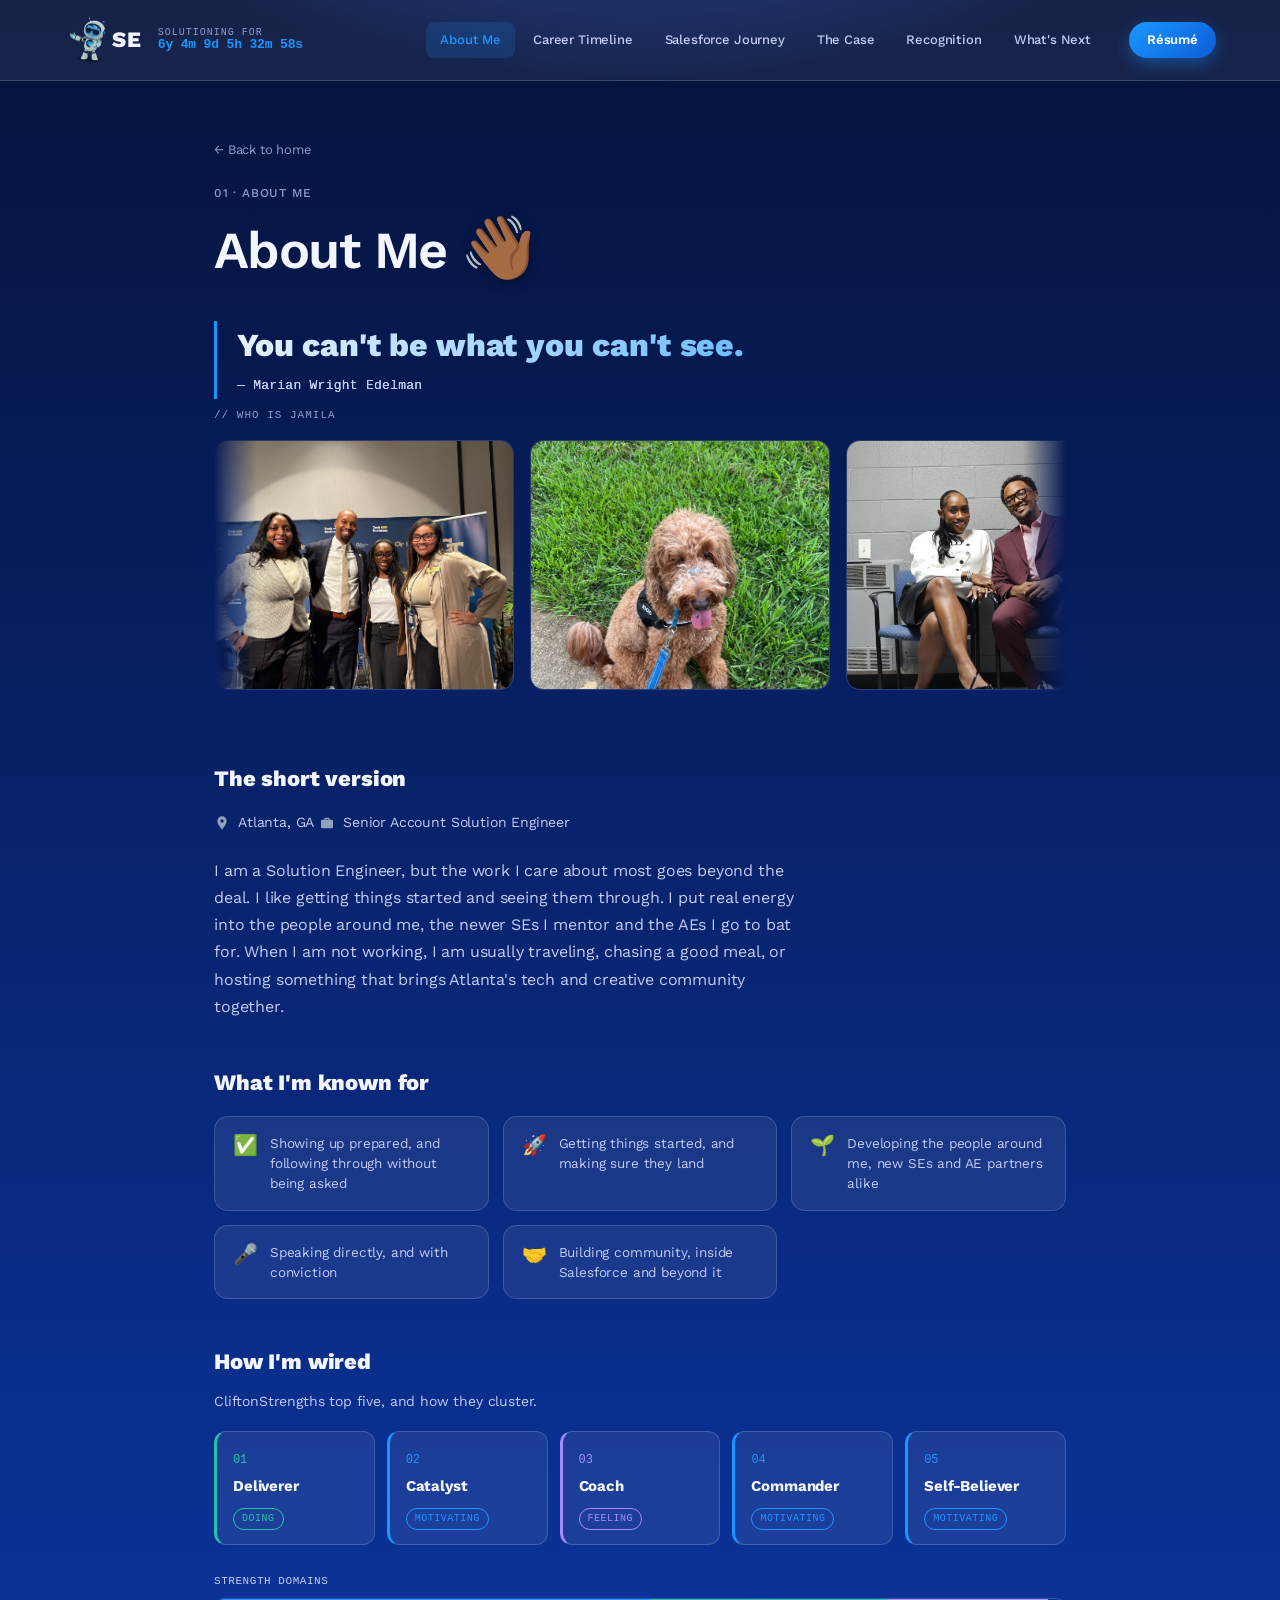
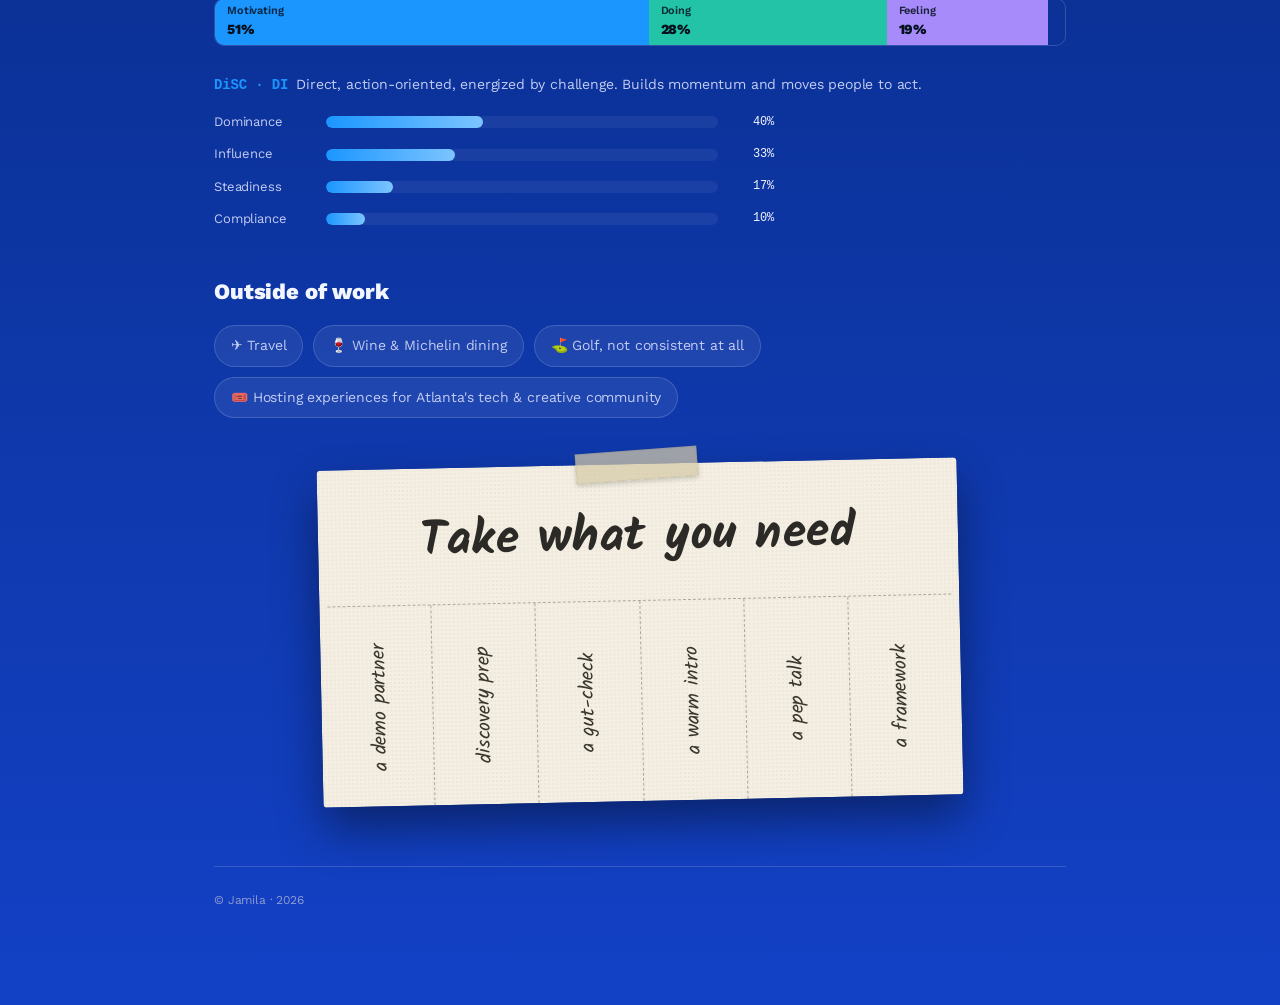
==== commit 57bac5d6: "Add Vercel Web Analytics tag to all pages" ====
--- a/about.html
+++ b/about.html
@@ -11,6 +11,9 @@
   <link rel="preconnect" href="https://fonts.gstatic.com" crossorigin>
   <link href="https://fonts.googleapis.com/css2?family=Kalam:wght@400;700&display=swap" rel="stylesheet">
   <link rel="stylesheet" href="styles.css">
+
+  <!-- Vercel Web Analytics -->
+  <script defer src="/_vercel/insights/script.js"></script>
 </head>
 <body data-page="about">
 
--- a/styles.css
+++ b/styles.css
@@ -973,6 +973,21 @@
 
 .case-thesis { font-size: 20px; line-height: 1.55; color: var(--text-secondary); max-width: 62ch; }
 .case-thesis strong { color: var(--text-primary); }
+
+/* Fit pillars — three role-fit anchors under the Case thesis */
+.fit-pillars { display: grid; grid-template-columns: repeat(3, 1fr); gap: 16px; margin-top: 28px; perspective: 900px; }
+.fit-pillar {
+  background: var(--bg-surface); border: 1px solid var(--border); border-radius: 14px;
+  padding: 18px 18px 20px;
+  transition: transform 0.15s ease, border-color 0.2s ease, box-shadow 0.2s ease;
+  transform-style: preserve-3d; will-change: transform;
+}
+.fit-pillar:hover { border-color: rgba(27,150,255,0.55); box-shadow: 0 16px 34px rgba(0,0,0,0.34); }
+.fit-num { font-family: var(--font-mono); font-size: 12px; letter-spacing: 1px; color: var(--accent); margin-bottom: 10px; }
+.fit-pillar h3 { font-family: var(--font-display); font-size: 16px; font-weight: 700; letter-spacing: -0.01em; color: var(--text-primary); margin-bottom: 8px; }
+.fit-pillar p { font-size: 13.5px; line-height: 1.55; color: var(--text-secondary); }
+@media (max-width: 760px) { .fit-pillars { grid-template-columns: 1fr; } }
+@media (prefers-reduced-motion: reduce) { .fit-pillar:hover { transform: none; box-shadow: none; } }
 .case-quote {
   margin-top: 26px;
   font-family: var(--font-display); font-weight: 700; font-style: italic;
@@ -1097,13 +1112,13 @@
 .plan-phases { display: grid; grid-template-columns: repeat(3, 1fr); border: 1px solid var(--border); border-radius: 12px; overflow: hidden; }
 .plan-phase { padding: 22px 20px; border-right: 1px solid var(--border-subtle); }
 .plan-phase:last-child { border-right: 0; }
-.plan-day { font-family: var(--font-mono); font-size: 11px; letter-spacing: 0.08em; text-transform: uppercase; color: var(--accent); }
-.plan-name { font-family: var(--font-display); font-weight: 800; font-size: 20px; line-height: 1.1; color: var(--text-primary); margin-top: 3px; }
+.plan-day { font-family: var(--font-mono); font-size: 12.5px; letter-spacing: 0.08em; text-transform: uppercase; color: var(--accent); }
+.plan-name { font-family: var(--font-display); font-weight: 800; font-size: 22px; line-height: 1.1; color: var(--text-primary); margin-top: 3px; }
 .plan-icon { margin: 15px 0 17px; }
 .plan-icon svg { width: 34px; height: 34px; color: var(--accent); display: block; }
-.plan-phase ul { list-style: none; display: grid; gap: 11px; margin: 0; padding: 0; }
-.plan-phase li { font-size: 13px; line-height: 1.5; color: var(--text-secondary); padding-left: 16px; position: relative; }
-.plan-phase li::before { content: ""; position: absolute; left: 0; top: 7px; width: 6px; height: 6px; border-radius: 50%; background: var(--accent); }
+.plan-phase ul { list-style: none; display: grid; gap: 13px; margin: 0; padding: 0; }
+.plan-phase li { font-size: 15px; line-height: 1.55; color: var(--text-secondary); padding-left: 16px; position: relative; }
+.plan-phase li::before { content: ""; position: absolute; left: 0; top: 8px; width: 6px; height: 6px; border-radius: 50%; background: var(--accent); }
 
 /* Recognition: masonry wall of shoutout screenshots */
 .main-recognition { max-width: 1080px; }
